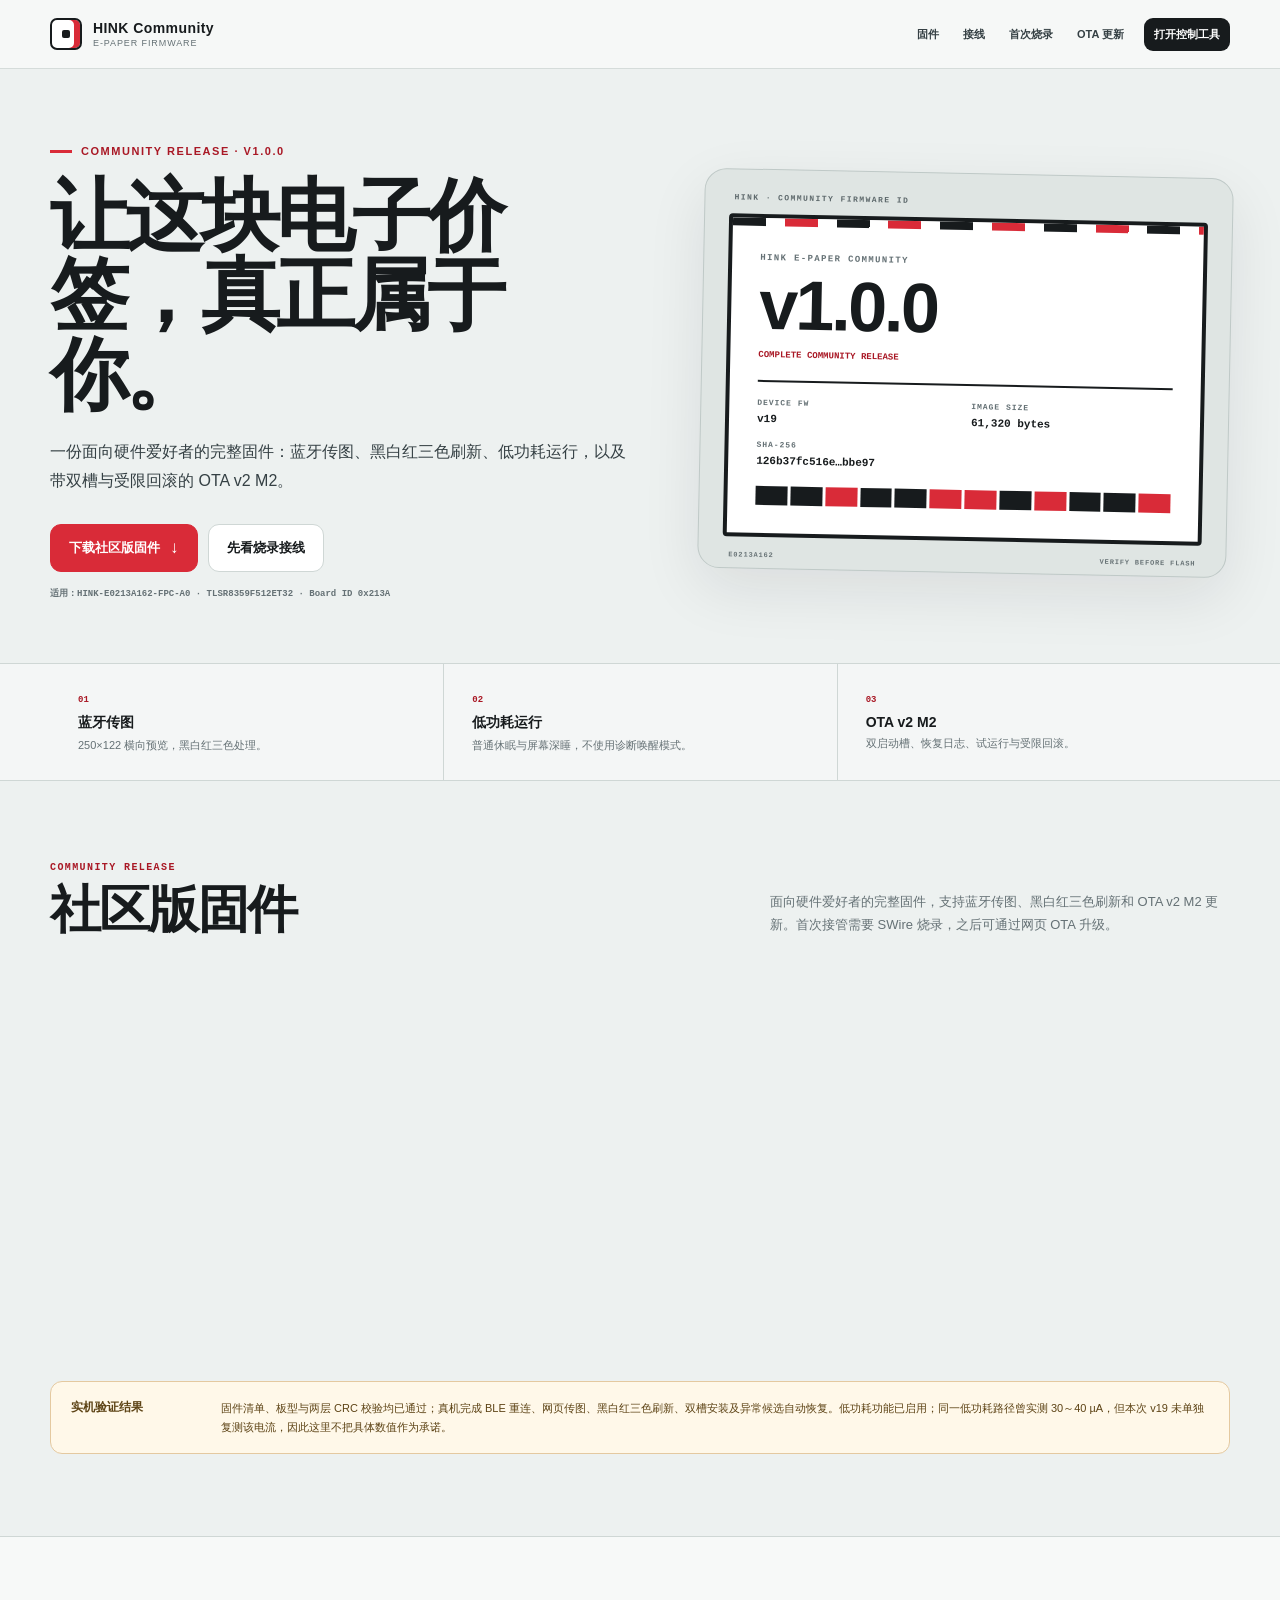
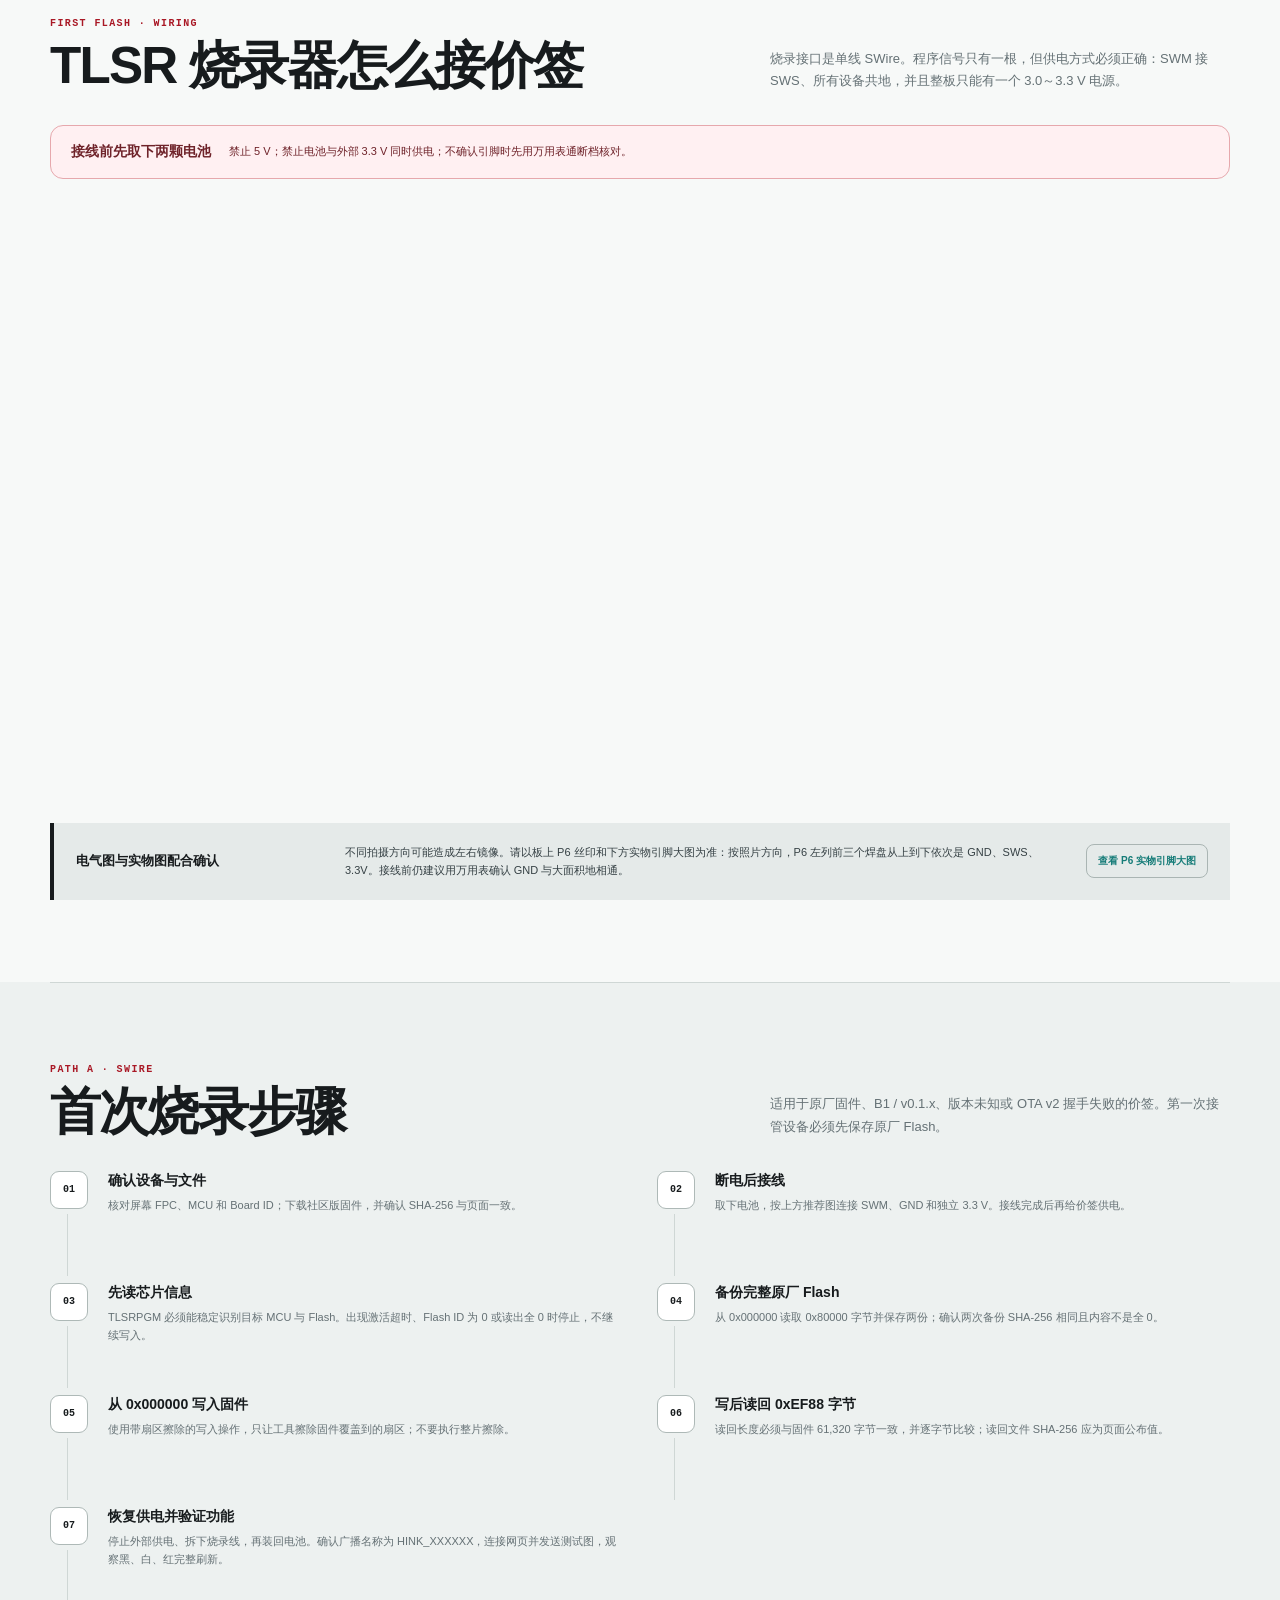
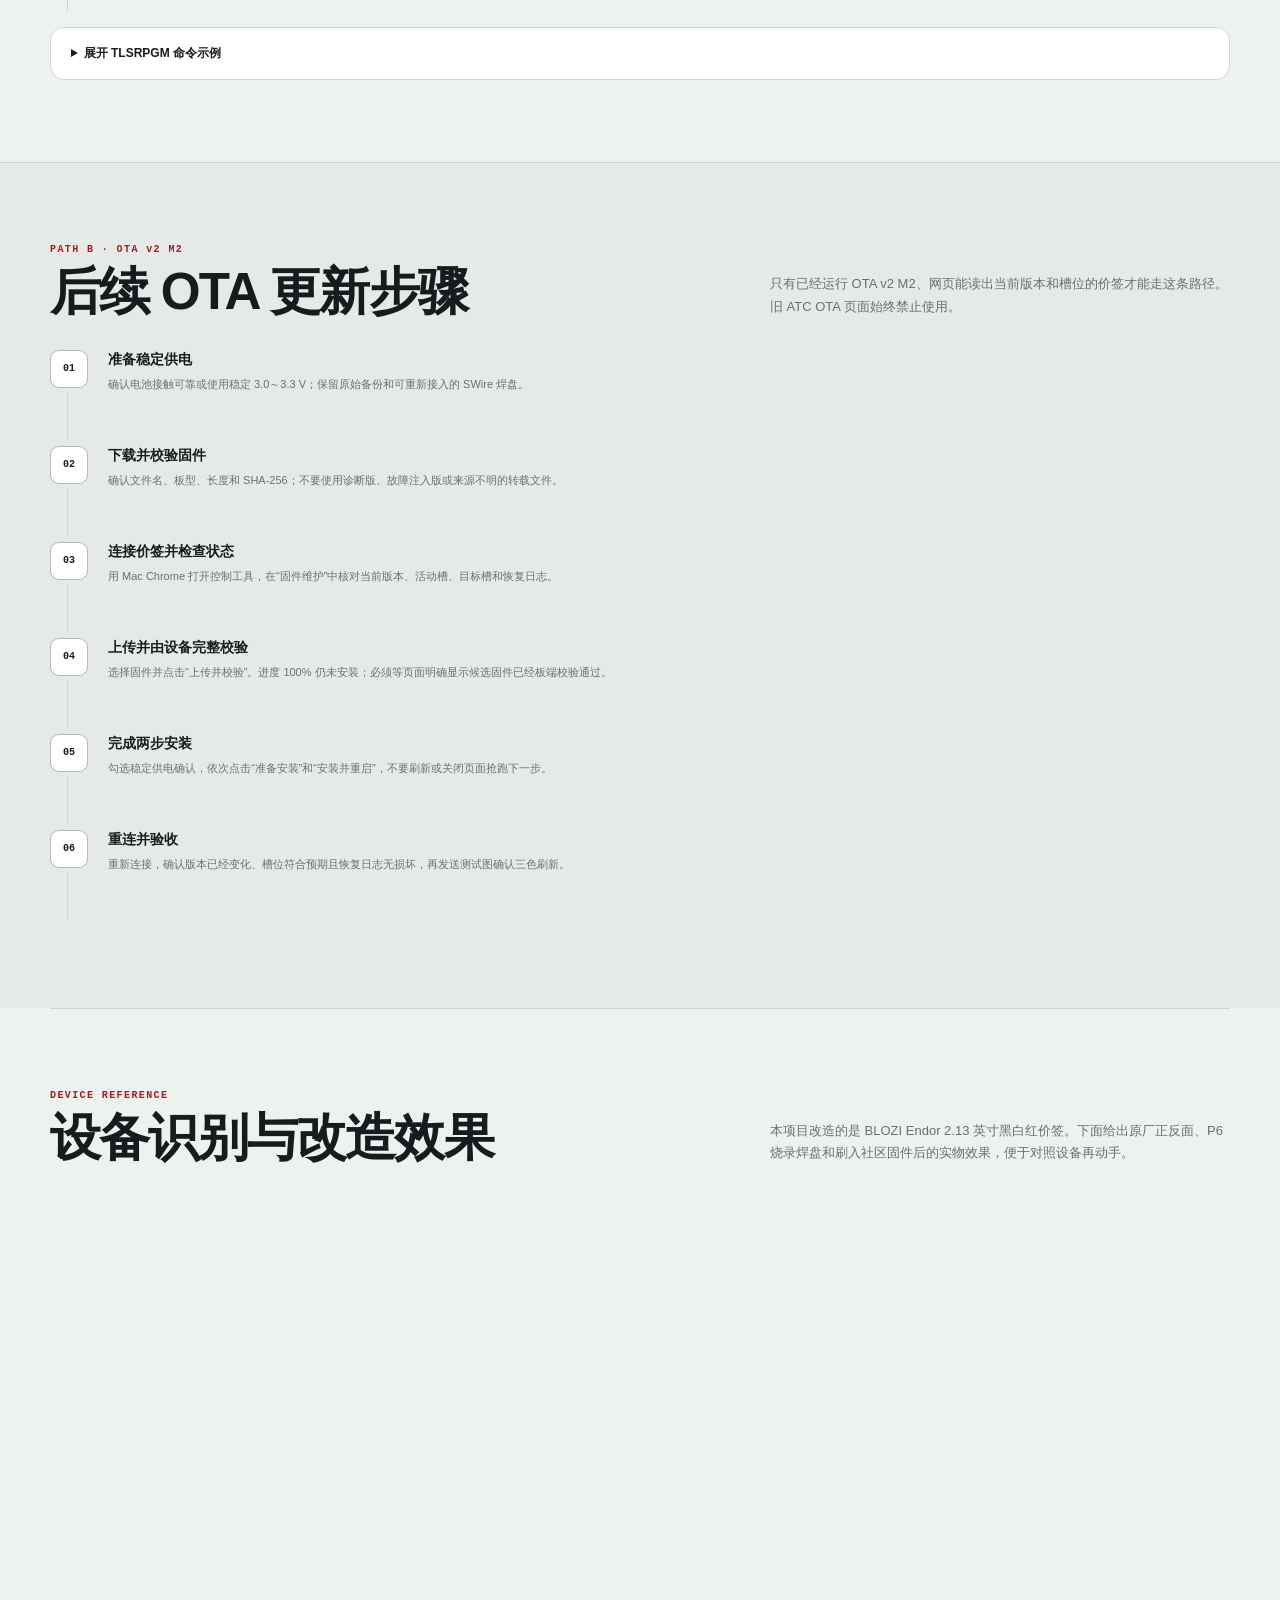
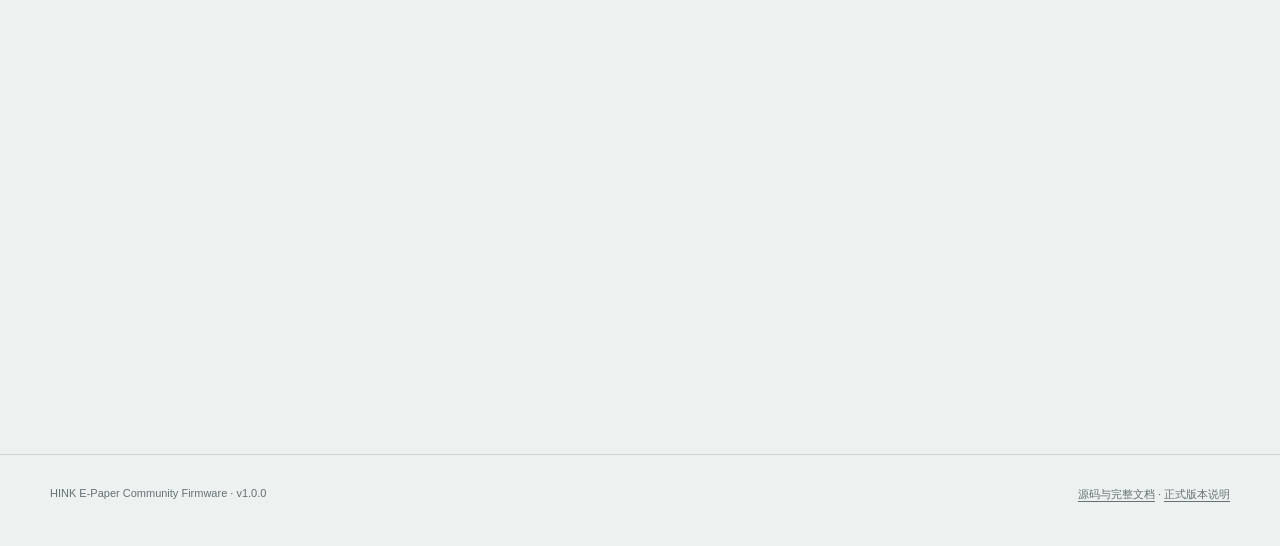
==== site/firmware.html @ 004aac46 "Publish curated firmware sharing page" ====
<!doctype html>
<html lang="zh-CN">
<head>
  <meta charset="utf-8">
  <meta name="viewport" content="width=device-width, initial-scale=1">
  <meta name="description" content="HINK 2.13 英寸黑白红电子价签社区固件：BLE 传图、黑白红三色刷新、低功耗运行、OTA v2 M2 双槽更新，以及 TLSR SWire 首次烧录接线和步骤说明。">
  <meta name="theme-color" content="#d92b38">
  <meta http-equiv="Content-Security-Policy" content="default-src 'self'; style-src 'self'; img-src 'self' data:; base-uri 'self'; form-action 'none'">
  <title>HINK E-Paper Community Firmware</title>
  <link rel="stylesheet" href="firmware.css?v=5">
</head>
<body>
  <header class="topbar">
    <nav class="shell nav" aria-label="主导航">
      <a class="brand" href="index.html"><i class="brand-mark" aria-hidden="true"></i><span><strong>HINK Community</strong><span>E-paper firmware</span></span></a>
      <div class="nav-links">
        <a href="#firmware">固件</a><a href="#wiring">接线</a><a href="#first-flash">首次烧录</a><a href="#ota">OTA 更新</a><a class="studio-link" href="index.html">打开控制工具</a>
      </div>
    </nav>
  </header>

  <main>
    <section class="shell hero">
      <div class="hero-copy-wrap">
        <p class="eyebrow">Community release · v1.0.0</p>
        <h1>让这块电子价签，真正属于你。</h1>
        <p class="hero-copy">一份面向硬件爱好者的完整固件：蓝牙传图、黑白红三色刷新、低功耗运行，以及带双槽与受限回滚的 OTA v2 M2。</p>
        <div class="hero-actions">
          <a class="button primary" href="https://github.com/HapCoderWei/hink-epaper/releases/download/v1.0.0/HINK_E0213A162_Community_v1.0.0.bin">下载社区版固件</a>
          <a class="button" href="#wiring">先看烧录接线</a>
        </div>
        <p class="hero-note">适用：HINK-E0213A162-FPC-A0 · TLSR8359F512ET32 · Board ID 0x213A</p>
      </div>
      <div class="device-card" aria-label="固件身份牌">
        <div class="screen">
          <div class="screen-ruler" aria-hidden="true"></div>
          <p class="screen-kicker">HINK E-PAPER COMMUNITY</p>
          <p class="release-version">v1.0.0</p>
          <p class="release-name">COMPLETE COMMUNITY RELEASE</p>
          <dl class="screen-grid">
            <div><dt>DEVICE FW</dt><dd>v19</dd></div><div><dt>IMAGE SIZE</dt><dd>61,320 bytes</dd></div>
            <div class="wide"><dt>SHA-256</dt><dd>126b37fc516e…bbe97</dd></div>
          </dl>
          <div class="pixel-signature" aria-hidden="true"><i></i><i></i><i></i><i></i><i></i><i></i><i></i><i></i><i></i><i></i><i></i><i></i></div>
        </div>
        <div class="device-foot"><span>E0213A162</span><span>VERIFY BEFORE FLASH</span></div>
      </div>
    </section>

    <section class="capability-band" aria-label="固件主要能力">
      <div class="shell capability-grid">
        <div><span>01</span><strong>蓝牙传图</strong><p>250×122 横向预览，黑白红三色处理。</p></div>
        <div><span>02</span><strong>低功耗运行</strong><p>普通休眠与屏幕深睡，不使用诊断唤醒模式。</p></div>
        <div><span>03</span><strong>OTA v2 M2</strong><p>双启动槽、恢复日志、试运行与受限回滚。</p></div>
      </div>
    </section>

    <section id="firmware" class="shell section">
      <div class="section-head">
        <div><p class="section-label">COMMUNITY RELEASE</p><h2>社区版固件</h2></div>
        <p>面向硬件爱好者的完整固件，支持蓝牙传图、黑白红三色刷新和 OTA v2 M2 更新。首次接管需要 SWire 烧录，之后可通过网页 OTA 升级。</p>
      </div>
      <article class="release-card">
        <div class="release-main">
          <p class="release-badge">推荐版本</p>
          <h3>HINK E-Paper Community <span>v1.0.0</span></h3>
          <p>这是面向爱好者正式发布的完整版本，设备内部版本为 <b>v19</b>，适配 HINK-E0213A162-FPC-A0 价签。首次接管设备使用 SWire 烧录，以后可直接通过网页 OTA 更新。</p>
          <div class="feature-list" aria-label="固件功能"><span>BLE 无线传图</span><span>黑白红三色刷新</span><span>低功耗路径</span><span>OTA v2 M2</span><span>双槽安装</span><span>受限自动回滚</span></div>
          <div class="release-actions">
            <a class="button primary" href="https://github.com/HapCoderWei/hink-epaper/releases/download/v1.0.0/HINK_E0213A162_Community_v1.0.0.bin">下载 .bin</a>
            <a class="text-link" href="https://github.com/HapCoderWei/hink-epaper/releases/tag/v1.0.0">查看版本说明</a>
          </div>
        </div>
        <dl class="release-spec">
          <div><dt>文件名</dt><dd>HINK_E0213A162_Community_v1.0.0.bin</dd></div><div><dt>适配板型</dt><dd>HINK-E0213A162-FPC-A0</dd></div>
          <div><dt>芯片</dt><dd>TLSR8359F512ET32</dd></div><div><dt>设备版本</dt><dd>19</dd></div>
          <div><dt>文件长度</dt><dd>61,320 bytes · 0xEF88</dd></div><div class="sha-row"><dt>SHA-256</dt><dd class="digest">126b37fc516e76f103131e0595a36112ff828ded8f372021adb562d3f30bbe97<button class="copy-btn" type="button" data-copy="126b37fc516e76f103131e0595a36112ff828ded8f372021adb562d3f30bbe97">复制</button></dd></div>
        </dl>
      </article>
      <div class="evidence-note"><strong>实机验证结果</strong><p>固件清单、板型与两层 CRC 校验均已通过；真机完成 BLE 重连、网页传图、黑白红三色刷新、双槽安装及异常候选自动恢复。低功耗功能已启用；同一低功耗路径曾实测 30～40 µA，但本次 v19 未单独复测该电流，因此这里不把具体数值作为承诺。</p></div>
    </section>

    <section id="wiring" class="section wiring-section">
      <div class="shell">
        <div class="section-head">
          <div><p class="section-label">FIRST FLASH · WIRING</p><h2>TLSR 烧录器怎么接价签</h2></div>
          <p>烧录接口是单线 SWire。程序信号只有一根，但供电方式必须正确：SWM 接 SWS、所有设备共地，并且整板只能有一个 3.0～3.3 V 电源。</p>
        </div>
        <div class="critical-warning"><strong>接线前先取下两颗电池</strong><span>禁止 5 V；禁止电池与外部 3.3 V 同时供电；不确认引脚时先用万用表通断档核对。</span></div>

        <div class="wiring-grid">
          <article class="wiring-card recommended">
            <div class="wiring-title"><span>推荐</span><h3>独立稳压 3.3 V 给价签供电</h3><p>适用于烧录器 PWR 输出能力未知或不足的情况。</p></div>
            <div class="diagram-scroll"><svg class="wiring-diagram" viewBox="0 0 760 390" role="img" aria-labelledby="external-power-title external-power-desc">
              <title id="external-power-title">TLSR 烧录器与独立 3.3 V 电源接线图</title>
              <desc id="external-power-desc">烧录器 SWM 接价签 P6-3 SWS，烧录器 GND 和独立电源负极共同接价签 P6-1 GND，独立电源正极接价签 P6-5 VCC，烧录器 PWR 不连接。</desc>
              <rect class="box programmer" x="20" y="40" width="205" height="180" rx="16"></rect><text class="box-title" x="122" y="78" text-anchor="middle">TLSRPGM 烧录器</text>
              <circle class="pin swire" cx="205" cy="122" r="8"></circle><text class="pin-label" x="178" y="127" text-anchor="end">SWM</text>
              <circle class="pin ground" cx="205" cy="170" r="8"></circle><text class="pin-label" x="178" y="175" text-anchor="end">GND</text>
              <circle class="pin unused" cx="205" cy="204" r="8"></circle><text class="pin-label muted" x="178" y="209" text-anchor="end">PWR 不接</text>
              <rect class="box supply" x="20" y="260" width="205" height="105" rx="16"></rect><text class="box-title" x="122" y="292" text-anchor="middle">稳压 3.3 V 电源</text>
              <circle class="pin power" cx="205" cy="320" r="8"></circle><text class="pin-label" x="178" y="325" text-anchor="end">+3.3 V</text>
              <circle class="pin ground" cx="205" cy="348" r="8"></circle><text class="pin-label" x="178" y="353" text-anchor="end">GND</text>
              <rect class="box tag" x="525" y="70" width="215" height="265" rx="20"></rect><text class="box-title" x="632" y="108" text-anchor="middle">HINK 价签 · P6</text>
              <rect class="tag-pin" x="555" y="140" width="154" height="42" rx="8"></rect><text class="tag-label" x="632" y="166" text-anchor="middle">P6-3 · SWS</text>
              <rect class="tag-pin" x="555" y="206" width="154" height="42" rx="8"></rect><text class="tag-label" x="632" y="232" text-anchor="middle">P6-1 · GND</text>
              <rect class="tag-pin" x="555" y="272" width="154" height="42" rx="8"></rect><text class="tag-label" x="632" y="298" text-anchor="middle">P6-5 · VCC</text>
              <path class="wire swire-wire" d="M213 122 C340 122 400 161 555 161"></path><path class="wire ground-wire" d="M213 170 C350 170 400 227 555 227"></path>
              <path class="wire ground-wire" d="M213 348 C350 348 410 227 555 227"></path><path class="wire power-wire" d="M213 320 C360 320 430 293 555 293"></path>
              <text class="wire-note swire-text" x="360" y="115">SWire 信号</text><text class="wire-note ground-text" x="350" y="218">共地</text><text class="wire-note power-text" x="370" y="315">唯一电源</text>
            </svg></div>
            <p class="mobile-pan-hint">横向滑动查看完整接线图 →</p>
            <ul class="wire-summary"><li><b>SWM → P6-3 SWS</b></li><li><b>烧录器 GND → P6-1 GND</b></li><li><b>电源 − → P6-1 GND</b></li><li><b>电源 +3.3 V → P6-5 VCC</b></li><li>烧录器 PWR 悬空，不连接</li></ul>
          </article>

          <article class="wiring-card">
            <div class="wiring-title"><span>可选</span><h3>由烧录器的 3.3 V 输出供电</h3><p>仅在确认输出是 3.0～3.3 V 且足以带动整板时使用。</p></div>
            <div class="simple-diagram" role="img" aria-label="烧录器供电接线：SWM 接 P6-3 SWS，GND 接 P6-1 GND，3.3 V 或 PWR 接 P6-5 VCC">
              <div class="simple-device"><strong>TLSRPGM</strong><span>SWM</span><span>GND</span><span>3V3 / PWR</span></div>
              <div class="simple-wires" aria-hidden="true"><i class="blue"></i><i class="black"></i><i class="red"></i></div>
              <div class="simple-device tag-side"><strong>HINK · P6</strong><span>P6-3 · SWS</span><span>P6-1 · GND</span><span>P6-5 · VCC</span></div>
            </div>
            <ul class="wire-summary"><li><b>SWM → P6-3 SWS</b></li><li><b>GND → P6-1 GND</b></li><li><b>3.3 V / PWR → P6-5 VCC</b></li><li>价签电池必须取下</li><li>若烧录时掉线或复位，改用左侧独立电源方案</li></ul>
          </article>
        </div>
        <div class="orientation-note"><strong>电气图与实物图配合确认</strong><p>不同拍摄方向可能造成左右镜像。请以板上 P6 丝印和下方实物引脚大图为准：按照片方向，P6 左列前三个焊盘从上到下依次是 GND、SWS、3.3V。接线前仍建议用万用表确认 GND 与大面积地相通。</p><a class="photo-jump" href="#pinout-photo">查看 P6 实物引脚大图</a></div>
      </div>
    </section>

    <section id="first-flash" class="shell section">
      <div class="section-head">
        <div><p class="section-label">PATH A · SWIRE</p><h2>首次烧录步骤</h2></div>
        <p>适用于原厂固件、B1 / v0.1.x、版本未知或 OTA v2 握手失败的价签。第一次接管设备必须先保存原厂 Flash。</p>
      </div>
      <ol class="procedure">
        <li><div><strong>确认设备与文件</strong><p>核对屏幕 FPC、MCU 和 Board ID；下载社区版固件，并确认 SHA-256 与页面一致。</p></div></li>
        <li><div><strong>断电后接线</strong><p>取下电池，按上方推荐图连接 SWM、GND 和独立 3.3 V。接线完成后再给价签供电。</p></div></li>
        <li><div><strong>先读芯片信息</strong><p>TLSRPGM 必须能稳定识别目标 MCU 与 Flash。出现激活超时、Flash ID 为 0 或读出全 0 时停止，不继续写入。</p></div></li>
        <li><div><strong>备份完整原厂 Flash</strong><p>从 0x000000 读取 0x80000 字节并保存两份；确认两次备份 SHA-256 相同且内容不是全 0。</p></div></li>
        <li><div><strong>从 0x000000 写入固件</strong><p>使用带扇区擦除的写入操作，只让工具擦除固件覆盖到的扇区；不要执行整片擦除。</p></div></li>
        <li><div><strong>写后读回 0xEF88 字节</strong><p>读回长度必须与固件 61,320 字节一致，并逐字节比较；读回文件 SHA-256 应为页面公布值。</p></div></li>
        <li><div><strong>恢复供电并验证功能</strong><p>停止外部供电、拆下烧录线，再装回电池。确认广播名称为 HINK_XXXXXX，连接网页并发送测试图，观察黑、白、红完整刷新。</p></div></li>
      </ol>
      <details class="command-reference">
        <summary>展开 TLSRPGM 命令示例</summary>
        <div>
          <p>以下参数来自本项目已验证工具链。把串口和脚本路径替换成自己的实际位置；串口每次连接都可能变化。</p>
          <code>python3 TlsrPgm.py -w -p /dev/cu.usbmodemXXXX -b 1500000 -t 50 -a 5000 i</code>
          <code>python3 TlsrPgm.py -w -p /dev/cu.usbmodemXXXX -b 1500000 -t 50 -a 5000 rf 0x000000 0x80000 HINK_original_backup.bin</code>
          <code>python3 TlsrPgm.py -w -p /dev/cu.usbmodemXXXX -b 1500000 -t 50 -a 5000 we 0x000000 HINK_E0213A162_Community_v1.0.0.bin</code>
          <code>python3 TlsrPgm.py -w -p /dev/cu.usbmodemXXXX -b 1500000 -t 50 -a 5000 -g rf 0x000000 0xEF88 HINK_v1.0.0_readback.bin</code>
          <code>shasum -a 256 HINK_E0213A162_Community_v1.0.0.bin HINK_v1.0.0_readback.bin</code>
          <p class="command-warning">不要加入 <span class="mono">-c / CPU Stall</span>；本项目实测它会导致 TLSR8359 Flash 识别与读取异常。</p>
        </div>
      </details>
    </section>

    <section id="ota" class="section ota-section">
      <div class="shell">
        <div class="section-head">
          <div><p class="section-label">PATH B · OTA v2 M2</p><h2>后续 OTA 更新步骤</h2></div>
          <p>只有已经运行 OTA v2 M2、网页能读出当前版本和槽位的价签才能走这条路径。旧 ATC OTA 页面始终禁止使用。</p>
        </div>
        <div class="ota-layout">
          <ol class="procedure compact">
            <li><div><strong>准备稳定供电</strong><p>确认电池接触可靠或使用稳定 3.0～3.3 V；保留原始备份和可重新接入的 SWire 焊盘。</p></div></li>
            <li><div><strong>下载并校验固件</strong><p>确认文件名、板型、长度和 SHA-256；不要使用诊断版、故障注入版或来源不明的转载文件。</p></div></li>
            <li><div><strong>连接价签并检查状态</strong><p>用 Mac Chrome 打开控制工具，在“固件维护”中核对当前版本、活动槽、目标槽和恢复日志。</p></div></li>
            <li><div><strong>上传并由设备完整校验</strong><p>选择固件并点击“上传并校验”。进度 100% 仍未安装；必须等页面明确显示候选固件已经板端校验通过。</p></div></li>
            <li><div><strong>完成两步安装</strong><p>勾选稳定供电确认，依次点击“准备安装”和“安装并重启”，不要刷新或关闭页面抢跑下一步。</p></div></li>
            <li><div><strong>重连并验收</strong><p>重新连接，确认版本已经变化、槽位符合预期且恢复日志无损坏，再发送测试图确认三色刷新。</p></div></li>
          </ol>
          <aside class="ota-panel">
            <p class="panel-label">OTA SAFETY GATE</p><h3>满足这四项，才开始更新</h3>
            <ul><li>网页识别为 OTA v2 M2</li><li>稳定 3.0～3.3 V 供电</li><li>固件 SHA-256 已核对</li><li>SWire 焊盘和备份仍可用</li></ul>
            <a class="button primary" href="index.html#ota-tools">打开传图与 OTA 工具</a>
            <p>当前没有固件签名或身份认证，只在可信的近距离 BLE 环境使用。候选固件若损坏到无法执行早期恢复代码，仍可能需要 SWire。</p>
          </aside>
        </div>
      </div>
    </section>

    <section id="gallery" class="shell section gallery-section">
      <div class="section-head">
        <div><p class="section-label">DEVICE REFERENCE</p><h2>设备识别与改造效果</h2></div>
        <p>本项目改造的是 BLOZI Endor 2.13 英寸黑白红价签。下面给出原厂正反面、P6 烧录焊盘和刷入社区固件后的实物效果，便于对照设备再动手。</p>
      </div>
      <div class="gallery-grid">
        <figure id="pinout-photo" class="photo-card pinout-photo">
          <div class="photo-media"><img src="assets/firmware/p6-pinout.jpg" width="1086" height="1800" loading="lazy" alt="HINK 价签 PCB P6 烧录焊盘近照，已标出 GND、SWS 和 3.3V" data-zoom></div>
          <figcaption><span>实物引脚</span><strong>P6 烧录焊盘</strong><p>按照片方向，P6 左列前三个焊盘从上到下分别为 GND、SWS、3.3V；中央芯片丝印为 TLSR8359。</p></figcaption>
        </figure>
        <figure class="photo-card">
          <div class="photo-media"><img src="assets/firmware/original-front.jpg" width="942" height="900" loading="lazy" alt="改造前的 BLOZI Endor 电子价签正面" data-zoom></div>
          <figcaption><span>改造前 · 正面</span><strong>2.13 英寸黑白红屏</strong><p>屏幕左侧带竖向条码区，外壳右上角有状态窗口。</p></figcaption>
        </figure>
        <figure class="photo-card">
          <div class="photo-media"><img src="assets/firmware/original-back.jpg" width="997" height="900" loading="lazy" alt="改造前的 BLOZI Endor 电子价签背面铭牌" data-zoom></div>
          <figcaption><span>改造前 · 背面</span><strong>BLOZI · Endor</strong><p>背面铭牌可见 BLOZI 品牌与 Endor 型号，可用于核对外壳。</p></figcaption>
        </figure>
        <figure class="photo-card result-photo">
          <div class="photo-media"><img src="assets/firmware/community-result.jpg" width="1600" height="1154" loading="lazy" alt="刷入 HINK 社区固件并通过蓝牙传入黑白红图片后的价签" data-zoom></div>
          <figcaption><span>改造完成</span><strong>网页蓝牙传图实物效果</strong><p>刷入社区固件后，通过网页发送图片，价签完成黑、白、红三色刷新。</p></figcaption>
        </figure>
      </div>
    </section>
  </main>

  <footer class="footer"><div class="shell footer-inner"><span>HINK E-Paper Community Firmware · v1.0.0</span><span><a href="https://github.com/HapCoderWei/hink-epaper">源码与完整文档</a> · <a href="https://github.com/HapCoderWei/hink-epaper/releases/tag/v1.0.0">正式版本说明</a></span></div></footer>
  <script src="firmware.js?v=1" defer></script>
</body>
</html>
---- site/firmware.css ----
:root {
  --ink: #171b1d;
  --ink-soft: #354044;
  --paper: #fff;
  --canvas: #edf1f0;
  --fog: #f7f9f8;
  --line: #cfd7d5;
  --muted: #657175;
  --red: #d92b38;
  --red-dark: #a91825;
  --blue: #1970b7;
  --teal: #167c78;
  --shadow: 0 20px 60px rgba(23, 27, 29, .09);
  color-scheme: light;
  font-family: "Avenir Next", "PingFang SC", "Microsoft YaHei", sans-serif;
}
* { box-sizing: border-box; }
html { scroll-behavior: smooth; }
body { margin: 0; color: var(--ink); background: var(--canvas); }
a { color: inherit; }
:focus-visible { outline: 3px solid rgba(22, 124, 120, .35); outline-offset: 3px; }
.mono { font-family: "SFMono-Regular", Consolas, monospace; }
.shell { width: min(1180px, calc(100% - 40px)); margin: 0 auto; }
.topbar { position: sticky; z-index: 10; top: 0; border-bottom: 1px solid rgba(207, 215, 213, .85); background: rgba(247, 249, 248, .92); backdrop-filter: blur(16px); }
.nav { display: flex; min-height: 68px; align-items: center; justify-content: space-between; gap: 18px; }
.brand { display: flex; align-items: center; gap: 11px; text-decoration: none; }
.brand-mark { display: grid; width: 32px; height: 32px; place-items: center; border: 2px solid var(--ink); border-radius: 7px; background: var(--paper); box-shadow: inset -6px 0 0 var(--red); }
.brand-mark::after { width: 8px; height: 8px; border-radius: 2px; background: var(--ink); content: ""; }
.brand strong, .brand span { display: block; }
.brand strong { font-size: 14px; letter-spacing: .03em; }
.brand span span { margin-top: 2px; color: var(--muted); font-size: 9px; letter-spacing: .1em; text-transform: uppercase; }
.nav-links { display: flex; align-items: center; gap: 4px; }
.nav-links a { padding: 9px 10px; border-radius: 9px; color: var(--ink-soft); font-size: 11px; font-weight: 700; text-decoration: none; }
.nav-links a:hover { background: var(--paper); }
.nav-links .studio-link { margin-left: 6px; color: var(--paper); background: var(--ink); }

.hero { display: grid; min-width: 0; grid-template-columns: minmax(0, 1.05fr) minmax(370px, .95fr); gap: 66px; align-items: center; padding: 76px 0 62px; }
.hero > * { min-width: 0; }
.eyebrow { display: flex; align-items: center; gap: 9px; margin: 0 0 19px; color: var(--red-dark); font-size: 11px; font-weight: 800; letter-spacing: .14em; text-transform: uppercase; }
.eyebrow::before { width: 22px; height: 3px; background: var(--red); content: ""; }
h1 { max-width: 690px; margin: 0; font-family: "Avenir Next Condensed", "PingFang SC", sans-serif; font-size: clamp(48px, 6.2vw, 80px); font-weight: 800; letter-spacing: -.045em; line-height: 1; }
.hero-copy { max-width: 620px; margin: 24px 0 0; color: var(--ink-soft); font-size: 16px; line-height: 1.8; }
.hero-actions, .release-actions { display: flex; flex-wrap: wrap; gap: 10px; margin-top: 28px; }
.button { display: inline-flex; min-height: 48px; align-items: center; justify-content: center; gap: 10px; padding: 0 18px; border: 1px solid var(--line); border-radius: 11px; background: var(--paper); font-size: 13px; font-weight: 800; text-decoration: none; transition: transform .16s ease, box-shadow .16s ease; }
.button:hover { transform: translateY(-1px); box-shadow: 0 10px 24px rgba(23, 27, 29, .11); }
.button.primary { color: var(--paper); border-color: var(--red); background: var(--red); }
.button.primary::after { content: "↓"; font-size: 17px; }
.hero-note { margin: 15px 0 0; color: var(--muted); font: 700 9px/1.6 "SFMono-Regular", monospace; }

.device-card { position: relative; min-width: 0; overflow: hidden; padding: 24px 24px 31px; border: 1px solid #bfc9c7; border-radius: 22px; background: #dfe5e3; box-shadow: var(--shadow); transform: rotate(1.15deg); }
.device-card::before { display: block; margin: 0 0 12px 5px; color: #5d686b; font: 700 8px/1 "SFMono-Regular", monospace; letter-spacing: .18em; content: "HINK · COMMUNITY FIRMWARE ID"; }
.screen { position: relative; min-width: 0; min-height: 270px; overflow: hidden; padding: 28px; border: 4px solid var(--ink); border-radius: 4px; background: var(--paper); }
.screen-ruler { position: absolute; inset: 0 0 auto; height: 8px; background: repeating-linear-gradient(90deg, var(--ink) 0 7%, var(--paper) 7% 11%, var(--red) 11% 18%, var(--paper) 18% 22%); }
.screen-kicker { margin: 8px 0; color: var(--muted); font: 800 9px/1 "SFMono-Regular", monospace; letter-spacing: .15em; }
.release-version { margin: 0; font-family: "Avenir Next Condensed", "Arial Narrow", sans-serif; font-size: clamp(48px, 5.5vw, 70px); font-weight: 900; letter-spacing: -.04em; line-height: .98; }
.release-name { margin: 9px 0 19px; color: var(--red-dark); font: 800 9px/1.4 "SFMono-Regular", monospace; }
.screen-grid { display: grid; grid-template-columns: 1fr 1fr; gap: 13px; margin: 0; padding-top: 17px; border-top: 2px solid var(--ink); }
.screen-grid div { min-width: 0; }
.screen-grid .wide { grid-column: 1 / -1; }
.screen-grid dt { color: var(--muted); font: 700 8px/1 "SFMono-Regular", monospace; letter-spacing: .12em; }
.screen-grid dd { margin: 5px 0 0; overflow: hidden; font: 700 11px/1.4 "SFMono-Regular", monospace; text-overflow: ellipsis; white-space: nowrap; }
.pixel-signature { display: grid; grid-template-columns: repeat(12, 1fr); gap: 3px; margin-top: 17px; }
.pixel-signature i { aspect-ratio: 1.7; background: var(--ink); }
.pixel-signature i:nth-child(3n), .pixel-signature i:nth-child(7n) { background: var(--red); }
.device-foot { position: absolute; right: 30px; bottom: 9px; left: 30px; display: flex; justify-content: space-between; color: #697477; font: 700 7px/1 "SFMono-Regular", monospace; letter-spacing: .12em; }

.capability-band { border-top: 1px solid var(--line); border-bottom: 1px solid var(--line); background: rgba(247, 249, 248, .72); }
.capability-grid { display: grid; grid-template-columns: repeat(3, 1fr); }
.capability-grid > div { min-height: 116px; padding: 24px 28px; border-left: 1px solid var(--line); }
.capability-grid > div:first-child { border-left: 0; }
.capability-grid span { color: var(--red-dark); font: 800 9px/1 "SFMono-Regular", monospace; }
.capability-grid strong { display: block; margin-top: 8px; font-size: 14px; }
.capability-grid p { margin: 5px 0 0; color: var(--muted); font-size: 11px; line-height: 1.55; }

.section { padding: 82px 0; }
.section + .section { border-top: 1px solid var(--line); }
.section[id] { scroll-margin-top: 80px; }
.nav-links a.active { color: var(--red-dark); background: var(--paper); box-shadow: inset 0 -2px 0 var(--red); }
.clipboard-proxy { position: absolute; top: 0; left: -9999px; }
.section-head { display: grid; grid-template-columns: 1fr minmax(280px, 460px); gap: 40px; align-items: end; margin-bottom: 32px; }
.section-label, .panel-label { margin: 0 0 10px; color: var(--red-dark); font: 800 10px/1 "SFMono-Regular", monospace; letter-spacing: .14em; }
h2 { margin: 0; font-family: "Avenir Next Condensed", "PingFang SC", sans-serif; font-size: clamp(34px, 4vw, 54px); letter-spacing: -.035em; line-height: 1.05; }
.section-head > p { margin: 0; color: var(--muted); font-size: 13px; line-height: 1.75; }

.release-card { display: grid; grid-template-columns: 1.05fr .95fr; overflow: hidden; border: 1px solid var(--line); border-radius: 19px; background: var(--paper); box-shadow: 0 14px 44px rgba(23, 27, 29, .05); }
.release-main { padding: 32px; }
.release-badge { display: inline-block; margin: 0 0 18px; padding: 6px 9px; border-radius: 6px; color: var(--paper); background: var(--red); font: 800 9px/1 "SFMono-Regular", monospace; }
.release-main h3 { margin: 0; font-family: "Avenir Next Condensed", sans-serif; font-size: 31px; line-height: 1.1; }
.release-main h3 span { color: var(--red); }
.release-main > p:not(.release-badge) { margin: 14px 0 0; color: var(--ink-soft); font-size: 13px; line-height: 1.75; }
.feature-list { display: flex; flex-wrap: wrap; gap: 7px; margin-top: 20px; }
.feature-list span { padding: 7px 9px; border: 1px solid var(--line); border-radius: 7px; background: var(--fog); color: var(--ink-soft); font-size: 10px; font-weight: 700; }
.text-link { align-self: center; color: var(--teal); font-size: 11px; font-weight: 800; text-underline-offset: 3px; }
.release-spec { margin: 0; padding: 28px 30px; background: var(--ink); color: var(--paper); }
.release-spec div { padding: 12px 0; border-bottom: 1px solid #353f42; }
.release-spec div:last-child { border-bottom: 0; }
.release-spec dt { color: #aeb8ba; font: 700 8px/1 "SFMono-Regular", monospace; letter-spacing: .12em; }
.release-spec dd { margin: 6px 0 0; font: 700 11px/1.55 "SFMono-Regular", monospace; overflow-wrap: anywhere; }
.release-spec .digest { color: #ff98a0; }
.evidence-note { display: grid; grid-template-columns: 130px 1fr; gap: 20px; margin-top: 15px; padding: 17px 20px; border: 1px solid #e4c9a0; border-radius: 12px; background: #fff8e9; color: #5d4315; }
.evidence-note strong { font-size: 12px; }
.evidence-note p { margin: 0; font-size: 11px; line-height: 1.7; }

.wiring-section { background: #f7f9f8; }
.critical-warning { display: flex; align-items: center; gap: 18px; margin-bottom: 18px; padding: 17px 20px; border: 1px solid #e6a8ad; border-radius: 13px; color: #6f232a; background: #fff0f2; }
.critical-warning strong { flex: 0 0 auto; font-size: 14px; }
.critical-warning span { font-size: 11px; line-height: 1.6; }
.wiring-grid { display: grid; grid-template-columns: 1.25fr .75fr; gap: 18px; }
.wiring-card { overflow: hidden; border: 1px solid var(--line); border-radius: 17px; background: var(--paper); }
.wiring-title { padding: 23px 25px 18px; }
.wiring-title span { display: inline-block; margin-bottom: 9px; padding: 5px 8px; border-radius: 5px; color: var(--ink); background: #e6ebea; font: 800 8px/1 "SFMono-Regular", monospace; }
.recommended .wiring-title span { color: var(--paper); background: var(--teal); }
.wiring-title h3 { margin: 0; font-size: 19px; }
.wiring-title p { margin: 7px 0 0; color: var(--muted); font-size: 11px; line-height: 1.6; }
.diagram-scroll { overflow-x: auto; border-top: 1px solid var(--line); border-bottom: 1px solid var(--line); background: #eef2f1; }
.wiring-diagram { display: block; width: 100%; height: auto; background: #eef2f1; }
.mobile-pan-hint { display: none; }
.wiring-diagram .box { fill: #fff; stroke: #899593; stroke-width: 2; }
.wiring-diagram .programmer { fill: #22292c; stroke: #22292c; }
.wiring-diagram .programmer + .box-title { fill: #fff; }
.wiring-diagram .supply { fill: #fff8e9; }
.wiring-diagram .tag { fill: #dfe5e3; stroke: #697674; }
.wiring-diagram .box-title, .wiring-diagram .pin-label, .wiring-diagram .tag-label, .wiring-diagram .wire-note { font-family: "PingFang SC", sans-serif; font-weight: 700; }
.wiring-diagram .box-title { fill: var(--ink); font-size: 15px; }
.wiring-diagram .pin-label { fill: #fff; font-size: 12px; }
.wiring-diagram .supply ~ .pin-label { fill: var(--ink); }
.wiring-diagram .pin-label.muted { fill: #899593; }
.wiring-diagram .pin.swire { fill: var(--blue); }.wiring-diagram .pin.ground { fill: var(--ink); }.wiring-diagram .pin.power { fill: var(--red); }.wiring-diagram .pin.unused { fill: #899593; }
.wiring-diagram .tag-pin { fill: #fff; stroke: #aab5b3; }.wiring-diagram .tag-label { fill: var(--ink); font-size: 12px; }
.wiring-diagram .wire { fill: none; stroke-width: 5; }.wiring-diagram .swire-wire { stroke: var(--blue); }.wiring-diagram .ground-wire { stroke: var(--ink); }.wiring-diagram .power-wire { stroke: var(--red); }
.wiring-diagram .wire-note { font-size: 10px; }.wiring-diagram .swire-text { fill: var(--blue); }.wiring-diagram .ground-text { fill: var(--ink); }.wiring-diagram .power-text { fill: var(--red); }
.wire-summary { display: grid; grid-template-columns: 1fr 1fr; gap: 8px 18px; margin: 0; padding: 19px 25px 24px; list-style: none; }
.wire-summary li { position: relative; padding-left: 13px; color: var(--ink-soft); font-size: 11px; line-height: 1.55; }
.wire-summary li::before { position: absolute; top: .58em; left: 0; width: 5px; height: 5px; border-radius: 50%; background: var(--red); content: ""; }
.simple-diagram { display: grid; grid-template-columns: 1fr 55px 1fr; gap: 8px; align-items: stretch; margin: 0 22px; padding: 28px 0; border-top: 1px solid var(--line); border-bottom: 1px solid var(--line); }
.simple-device { display: grid; grid-template-rows: 34px repeat(3, 39px); overflow: hidden; border: 1px solid #7f8c8a; border-radius: 10px; background: var(--ink); color: var(--paper); }
.simple-device strong, .simple-device span { display: flex; align-items: center; padding: 0 10px; }
.simple-device strong { font-size: 10px; background: #30383b; }.simple-device span { border-top: 1px solid #3b4649; font: 700 9px/1 "SFMono-Regular", monospace; }
.simple-device.tag-side { color: var(--ink); background: #dfe5e3; }.simple-device.tag-side strong { background: #cbd4d2; }.simple-device.tag-side span { border-color: #bdc7c5; }
.simple-wires { display: grid; grid-template-rows: 34px repeat(3, 39px); align-items: center; }
.simple-wires i { grid-column: 1; height: 4px; }.simple-wires .blue { grid-row: 2; background: var(--blue); }.simple-wires .black { grid-row: 3; background: var(--ink); }.simple-wires .red { grid-row: 4; background: var(--red); }
.orientation-note { display: grid; grid-template-columns: 245px 1fr auto; gap: 24px; align-items: center; margin-top: 18px; padding: 20px 22px; border-left: 4px solid var(--ink); background: #e5eae9; }
.orientation-note strong { font-size: 13px; }.orientation-note p { margin: 0; color: var(--ink-soft); font-size: 11px; line-height: 1.7; }
.photo-jump { padding: 9px 11px; border: 1px solid #aab5b3; border-radius: 8px; color: var(--teal); font-size: 10px; font-weight: 800; text-decoration: none; white-space: nowrap; }

.procedure { display: grid; grid-template-columns: 1fr 1fr; gap: 0 34px; margin: 0; padding: 0; list-style: none; counter-reset: procedure; }
.procedure li { position: relative; min-height: 112px; padding: 0 0 28px 58px; counter-increment: procedure; }
.procedure li::before { position: absolute; top: 0; left: 0; display: grid; width: 36px; height: 36px; place-items: center; border: 1px solid #aeb9b7; border-radius: 9px; background: var(--paper); font: 800 10px/1 "SFMono-Regular", monospace; content: counter(procedure, decimal-leading-zero); }
.procedure li::after { position: absolute; top: 43px; bottom: 7px; left: 17px; width: 1px; background: var(--line); content: ""; }
.procedure strong { font-size: 14px; }.procedure p { margin: 6px 0 0; color: var(--muted); font-size: 11px; line-height: 1.7; }
.command-reference { overflow: hidden; margin-top: 8px; border: 1px solid var(--line); border-radius: 14px; background: var(--paper); }
.command-reference summary { padding: 17px 20px; cursor: pointer; font-size: 12px; font-weight: 800; }
.command-reference > div { padding: 0 20px 20px; border-top: 1px solid var(--line); }
.command-reference p { color: var(--muted); font-size: 11px; line-height: 1.65; }
.command-reference code { display: block; margin-top: 8px; overflow-x: auto; padding: 12px 13px; border-radius: 8px; color: #e9efed; background: var(--ink); font: 10px/1.55 "SFMono-Regular", monospace; white-space: nowrap; }
.command-reference .command-warning { padding: 11px 13px; color: #702830; border-left: 3px solid var(--red); background: #fff0f2; }

.ota-section { background: #e5eae9; }
.ota-layout { display: grid; grid-template-columns: 1.15fr .85fr; gap: 34px; align-items: start; }
.procedure.compact { grid-template-columns: 1fr; }
.procedure.compact li { min-height: 96px; }
.ota-panel { align-self: start; position: sticky; top: 90px; padding: 27px; border-radius: 17px; color: var(--paper); background: var(--ink); box-shadow: var(--shadow); }
.ota-panel .panel-label { color: #ff7f89; }.ota-panel h3 { margin: 0; font-size: 24px; }.ota-panel ul { margin: 19px 0; padding-left: 19px; color: #d5dcda; font-size: 12px; line-height: 1.9; }
.ota-panel .button { width: 100%; }.ota-panel > p:last-child { margin: 18px 0 0; color: #aeb8ba; font-size: 10px; line-height: 1.7; }

.gallery-grid { display: grid; grid-template-columns: 1fr 1fr; gap: 16px; max-width: 760px; }
.photo-card { margin: 0; overflow: hidden; border: 1px solid var(--line); border-radius: 15px; background: var(--paper); box-shadow: 0 12px 34px rgba(23, 27, 29, .05); }
.photo-media { overflow: hidden; background: #dfe5e3; }
.photo-media img { display: block; width: 100%; height: 100%; object-fit: cover; }
.photo-media img[data-zoom] { cursor: zoom-in; }
.lightbox { position: fixed; z-index: 100; inset: 0; display: flex; align-items: center; justify-content: center; padding: 32px; background: rgba(23, 27, 29, .88); backdrop-filter: blur(6px); cursor: zoom-out; opacity: 0; transition: opacity .25s ease; }
.lightbox.open { opacity: 1; }
.lightbox img { max-width: 100%; max-height: 100%; object-fit: contain; border-radius: 8px; box-shadow: 0 24px 80px rgba(0, 0, 0, .4); }
.pinout-photo { scroll-margin-top: 84px; }
.photo-card .photo-media { aspect-ratio: 4 / 3; }
.photo-card figcaption { padding: 14px 16px 16px; }
.photo-card figcaption span, .photo-card figcaption strong { display: block; }
.photo-card figcaption span { color: var(--red-dark); font: 800 9px/1 "SFMono-Regular", monospace; letter-spacing: .12em; text-transform: uppercase; }
.photo-card figcaption strong { margin-top: 8px; font-size: 16px; }
.photo-card figcaption p { margin: 7px 0 0; color: var(--muted); font-size: 10px; line-height: 1.65; }
.footer { padding: 32px 0 44px; border-top: 1px solid var(--line); color: var(--muted); font-size: 11px; }
.footer-inner { display: flex; justify-content: space-between; gap: 25px; }.footer a { text-underline-offset: 3px; }

/* Reveal-on-scroll (progressive enhancement; elements are visible without JS) */
.reveal-pending { opacity: 0; transform: translateY(16px); transition: opacity .55s ease, transform .55s ease; }
.reveal-pending.revealed { opacity: 1; transform: none; }

/* Copy button inside the dark release spec */
.copy-btn { margin-left: 10px; padding: 5px 9px; border: 1px solid #4a5558; border-radius: 6px; color: #d5dcda; background: #22292c; font: 700 9px/1 "SFMono-Regular", monospace; cursor: pointer; }
.copy-btn:hover { border-color: #ff98a0; color: #ff98a0; }
.copy-btn.copied { border-color: #7fc8c4; color: #7fc8c4; }

@media (max-width: 940px) {
  .nav-links a:not(.studio-link) { display: none; }
  .hero { grid-template-columns: 1fr; gap: 44px; padding-top: 54px; }
  .device-card { width: min(100%, 620px); max-width: 100%; transform: none; }
  .section-head { grid-template-columns: 1fr; gap: 14px; }
  .release-card, .wiring-grid, .ota-layout { grid-template-columns: 1fr; }
  .ota-panel { position: static; }
}
@media (max-width: 660px) {
  .shell { width: min(100% - 24px, 560px); }
  .nav { min-height: 60px; }.brand > span { display: none; }.nav-links .studio-link { margin-left: 0; }
  .hero { padding: 40px 0 44px; }.hero-copy { font-size: 14px; } h1 { font-size: 45px; }
  .device-card { padding: 15px 15px 26px; border-radius: 16px; }.screen { min-height: 255px; padding: 22px; }.device-foot { right: 20px; left: 20px; }
  .capability-grid { grid-template-columns: 1fr; }.capability-grid > div { min-height: 0; padding: 18px 12px; border-top: 1px solid var(--line); border-left: 0; }.capability-grid > div:first-child { border-top: 0; }
  .section { padding: 56px 0; }.release-main, .release-spec { padding: 24px 20px; }.release-main h3 { font-size: 27px; }
  .evidence-note, .critical-warning, .orientation-note { grid-template-columns: 1fr; display: grid; gap: 8px; }.critical-warning strong { flex: auto; }
  .wiring-title { padding: 20px 18px 15px; }.wire-summary { grid-template-columns: 1fr; padding: 17px 18px 21px; }
  .wiring-diagram { width: 660px; max-width: none; }.mobile-pan-hint { display: block; margin: 0; padding: 8px 18px; color: var(--blue); background: #eef2f1; font-size: 9px; font-weight: 800; text-align: right; }.simple-diagram { margin: 0 15px; }
  .simple-device strong, .simple-device span { padding: 0 6px; }.simple-device span { font-size: 7px; }
  .procedure { grid-template-columns: 1fr; }.procedure li { min-height: 96px; }.command-reference > div { padding-right: 14px; padding-left: 14px; }
  .gallery-grid { grid-template-columns: 1fr; }.footer-inner { display: block; line-height: 1.7; }.footer-inner span { display: block; }
}
@media (prefers-reduced-motion: reduce) { html { scroll-behavior: auto; } *, *::before, *::after { transition-duration: .01ms !important; } }
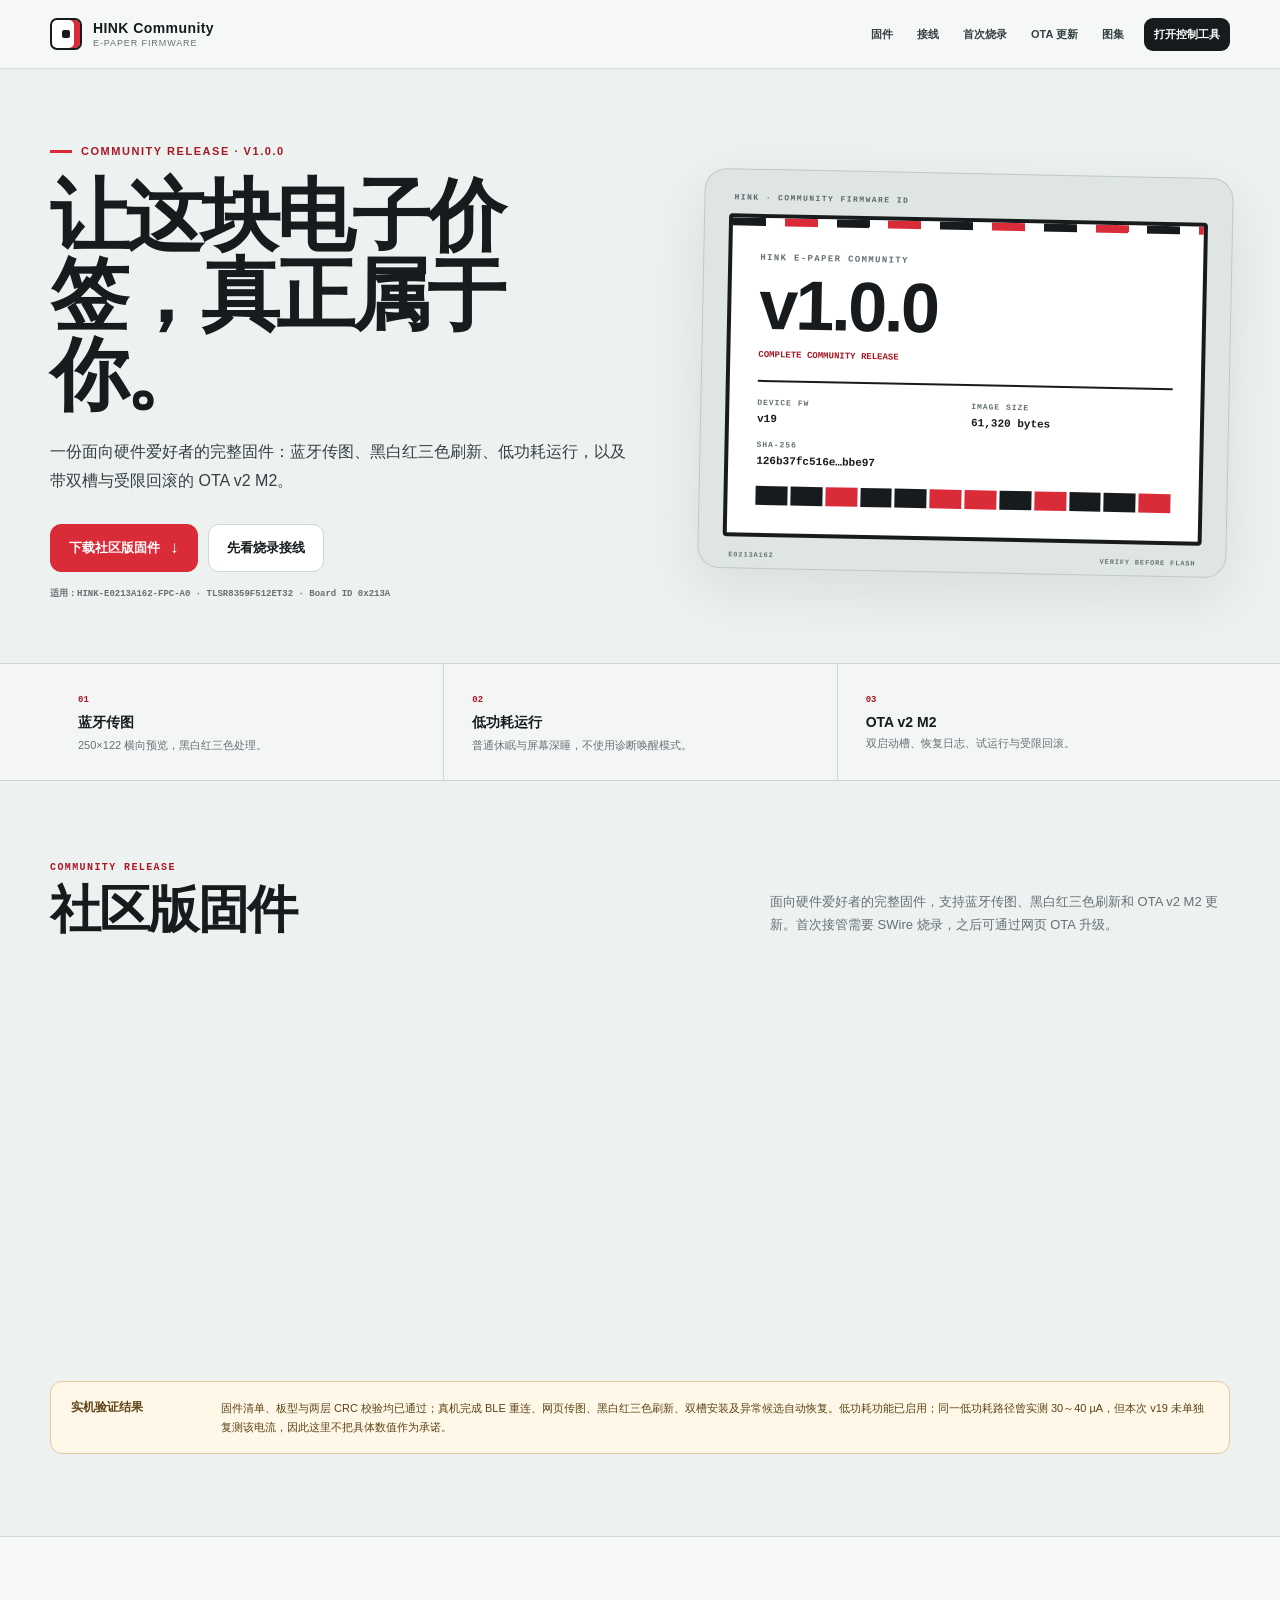
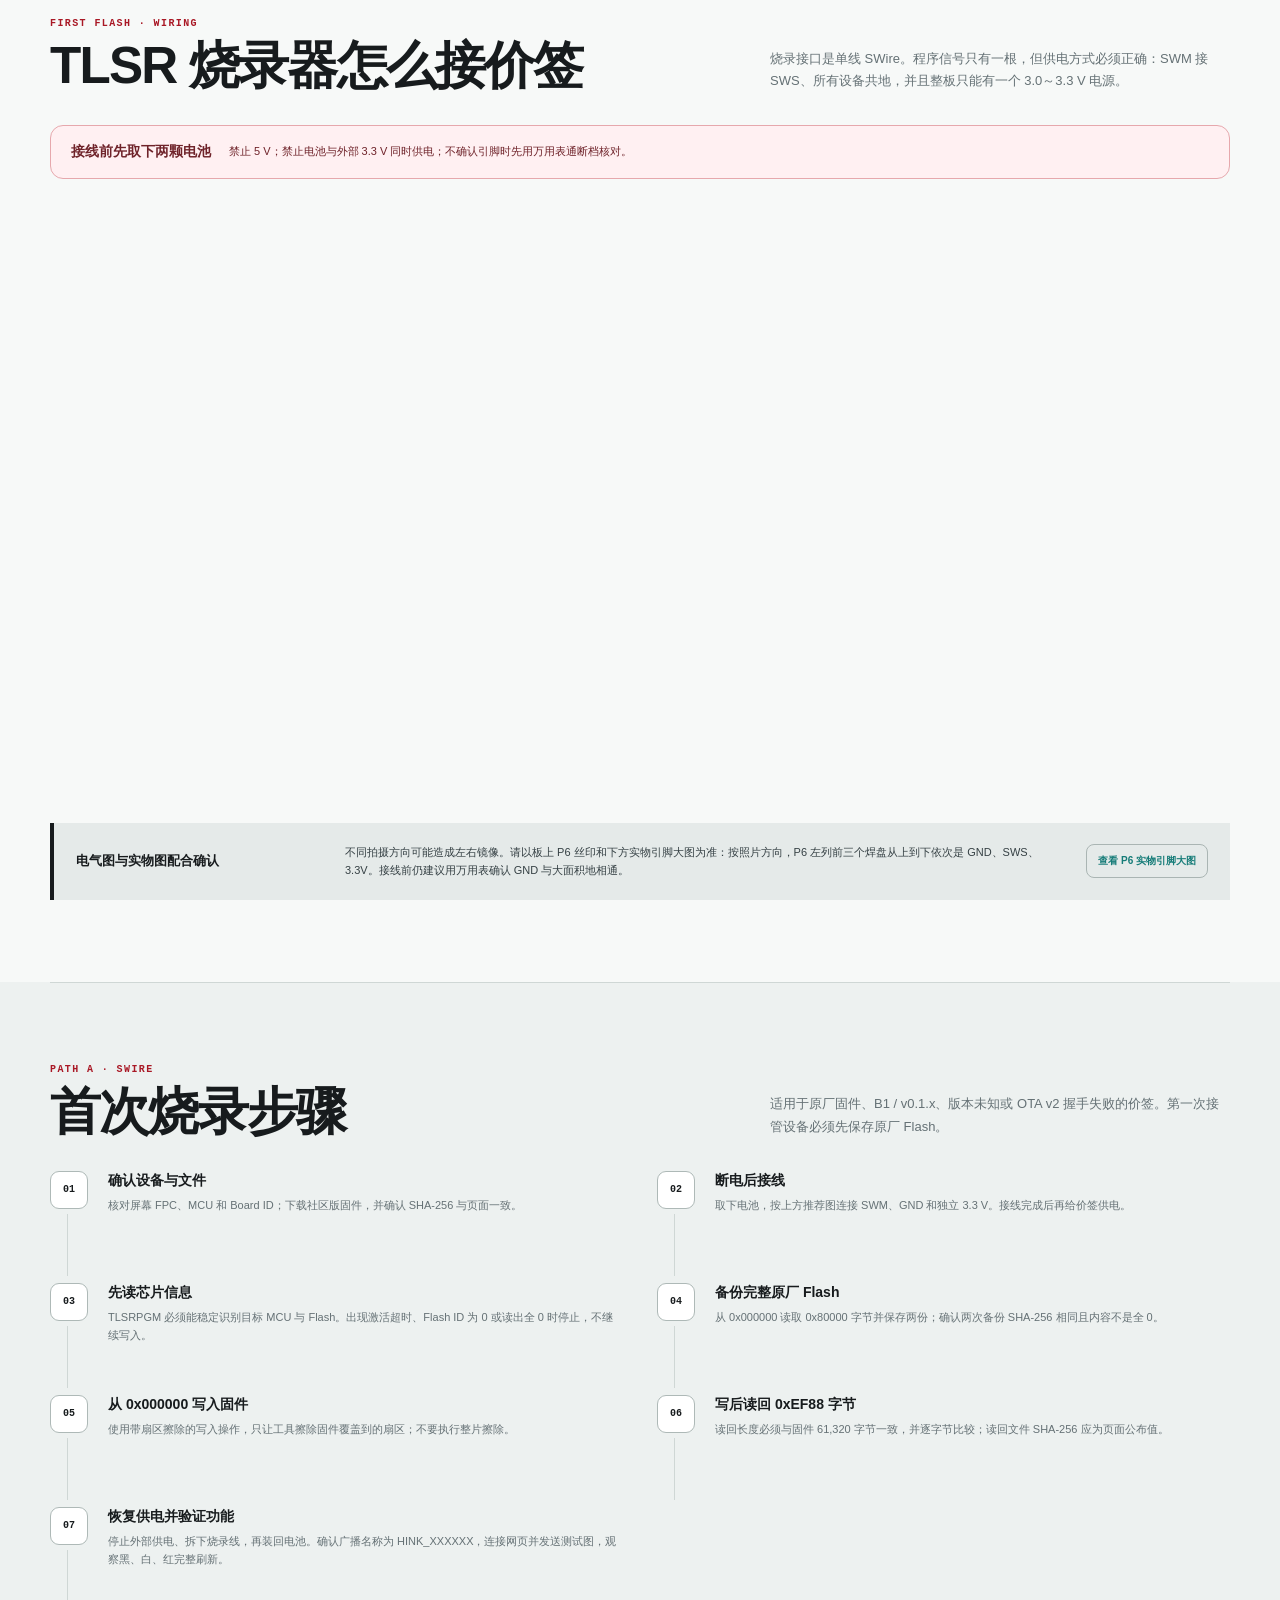
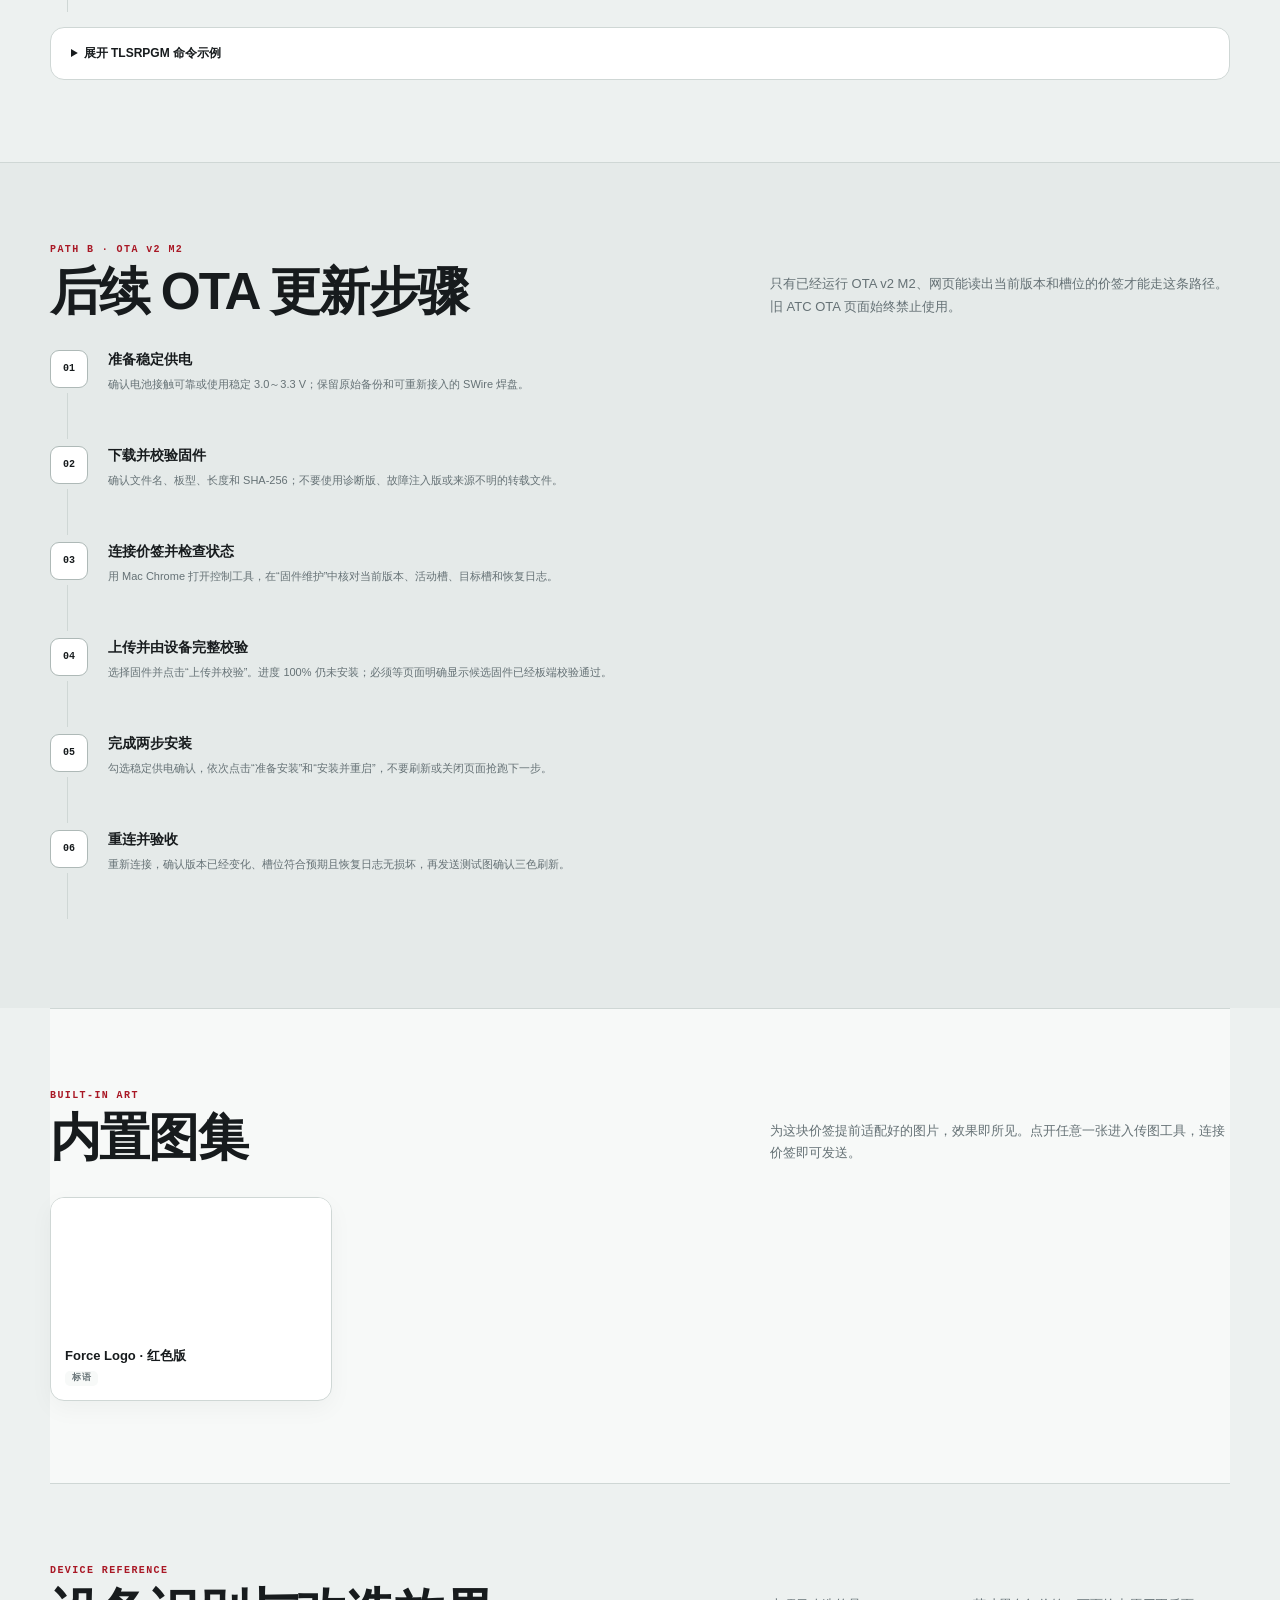
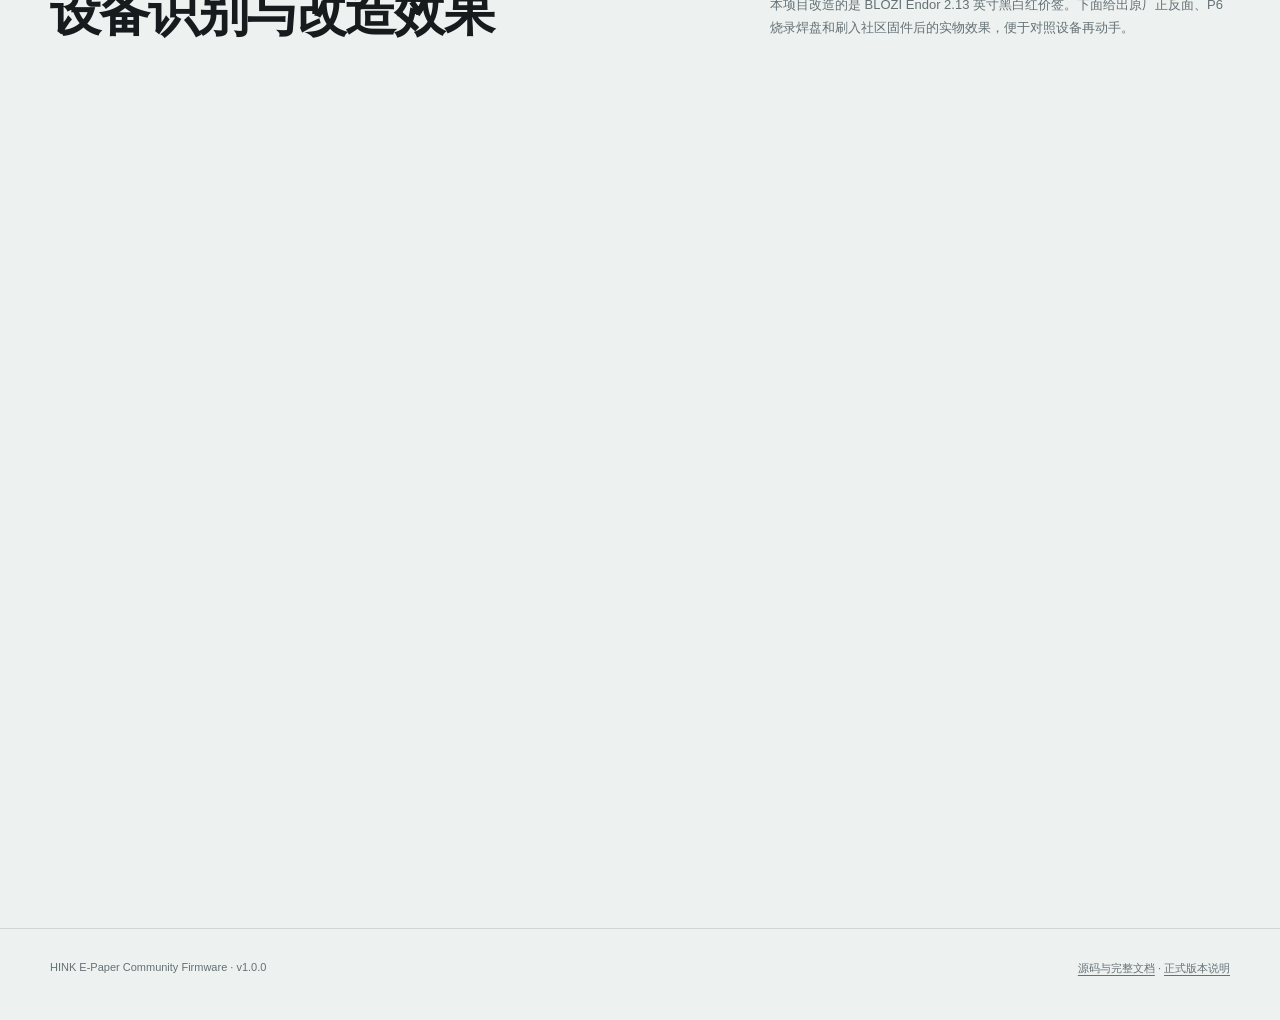
==== commit 23435da3: "Add built-in art gallery with deep link to studio - Curated 250:122 images in site/assets/gallery/, " ====
--- a/site/firmware.html
+++ b/site/firmware.html
@@ -14,7 +14,7 @@
     <nav class="shell nav" aria-label="主导航">
       <a class="brand" href="index.html"><i class="brand-mark" aria-hidden="true"></i><span><strong>HINK Community</strong><span>E-paper firmware</span></span></a>
       <div class="nav-links">
-        <a href="#firmware">固件</a><a href="#wiring">接线</a><a href="#first-flash">首次烧录</a><a href="#ota">OTA 更新</a><a class="studio-link" href="index.html">打开控制工具</a>
+        <a href="#firmware">固件</a><a href="#wiring">接线</a><a href="#first-flash">首次烧录</a><a href="#ota">OTA 更新</a><a href="#gallery-art">图集</a><a class="studio-link" href="index.html">打开控制工具</a>
       </div>
     </nav>
   </header>
@@ -180,6 +180,16 @@
       </div>
     </section>
 
+    <section id="gallery-art" class="shell section art-section">
+      <div class="section-head">
+        <div><p class="section-label">BUILT-IN ART</p><h2>内置图集</h2></div>
+        <p>为这块价签提前适配好的图片，效果即所见。点开任意一张进入传图工具，连接价签即可发送。</p>
+      </div>
+      <div id="art-grid" class="art-grid" aria-live="polite" data-manifest="assets/gallery/manifest.json" data-link-prefix="index.html?art=">
+        <p class="art-loading">图集加载中…（若长时间无内容，请确认通过 HTTPS 页面访问）</p>
+      </div>
+    </section>
+
     <section id="gallery" class="shell section gallery-section">
       <div class="section-head">
         <div><p class="section-label">DEVICE REFERENCE</p><h2>设备识别与改造效果</h2></div>
--- a/site/firmware.css
+++ b/site/firmware.css
@@ -181,6 +181,19 @@
 .footer { padding: 32px 0 44px; border-top: 1px solid var(--line); color: var(--muted); font-size: 11px; }
 .footer-inner { display: flex; justify-content: space-between; gap: 25px; }.footer a { text-underline-offset: 3px; }
 
+/* Gallery */
+.art-section { background: var(--fog); }
+.art-grid { display: grid; grid-template-columns: repeat(4, 1fr); gap: 18px; }
+.art-loading, .art-fallback { grid-column: 1 / -1; margin: 0; color: var(--muted); font-size: 13px; line-height: 1.7; }
+.art-fallback { padding: 32px 0; text-align: center; }
+.art-card { display: block; overflow: hidden; border: 1px solid var(--line); border-radius: 14px; background: var(--paper); text-decoration: none; color: var(--ink); box-shadow: 0 8px 24px rgba(23, 27, 29, .04); transition: transform .18s ease, box-shadow .18s ease; }
+.art-card:hover { transform: translateY(-3px); box-shadow: 0 14px 36px rgba(23, 27, 29, .1); }
+.art-thumb { aspect-ratio: 250 / 122; overflow: hidden; background: var(--paper); }
+.art-thumb img { display: block; width: 100%; height: 100%; object-fit: contain; }
+.art-meta { padding: 12px 14px 14px; }
+.art-meta strong { display: block; font-size: 13px; line-height: 1.4; }
+.art-cat { display: inline-block; margin-top: 6px; padding: 3px 7px; border-radius: 5px; color: var(--muted); background: var(--fog); font: 700 9px/1 "SFMono-Regular", monospace; letter-spacing: .06em; }
+
 /* Reveal-on-scroll (progressive enhancement; elements are visible without JS) */
 .reveal-pending { opacity: 0; transform: translateY(16px); transition: opacity .55s ease, transform .55s ease; }
 .reveal-pending.revealed { opacity: 1; transform: none; }
@@ -197,6 +210,7 @@
   .section-head { grid-template-columns: 1fr; gap: 14px; }
   .release-card, .wiring-grid, .ota-layout { grid-template-columns: 1fr; }
   .ota-panel { position: static; }
+  .art-grid { grid-template-columns: repeat(2, 1fr); }
 }
 @media (max-width: 660px) {
   .shell { width: min(100% - 24px, 560px); }
@@ -210,6 +224,6 @@
   .wiring-diagram { width: 660px; max-width: none; }.mobile-pan-hint { display: block; margin: 0; padding: 8px 18px; color: var(--blue); background: #eef2f1; font-size: 9px; font-weight: 800; text-align: right; }.simple-diagram { margin: 0 15px; }
   .simple-device strong, .simple-device span { padding: 0 6px; }.simple-device span { font-size: 7px; }
   .procedure { grid-template-columns: 1fr; }.procedure li { min-height: 96px; }.command-reference > div { padding-right: 14px; padding-left: 14px; }
-  .gallery-grid { grid-template-columns: 1fr; }.footer-inner { display: block; line-height: 1.7; }.footer-inner span { display: block; }
+  .gallery-grid { grid-template-columns: 1fr; }.art-grid { grid-template-columns: 1fr; }.footer-inner { display: block; line-height: 1.7; }.footer-inner span { display: block; }
 }
 @media (prefers-reduced-motion: reduce) { html { scroll-behavior: auto; } *, *::before, *::after { transition-duration: .01ms !important; } }
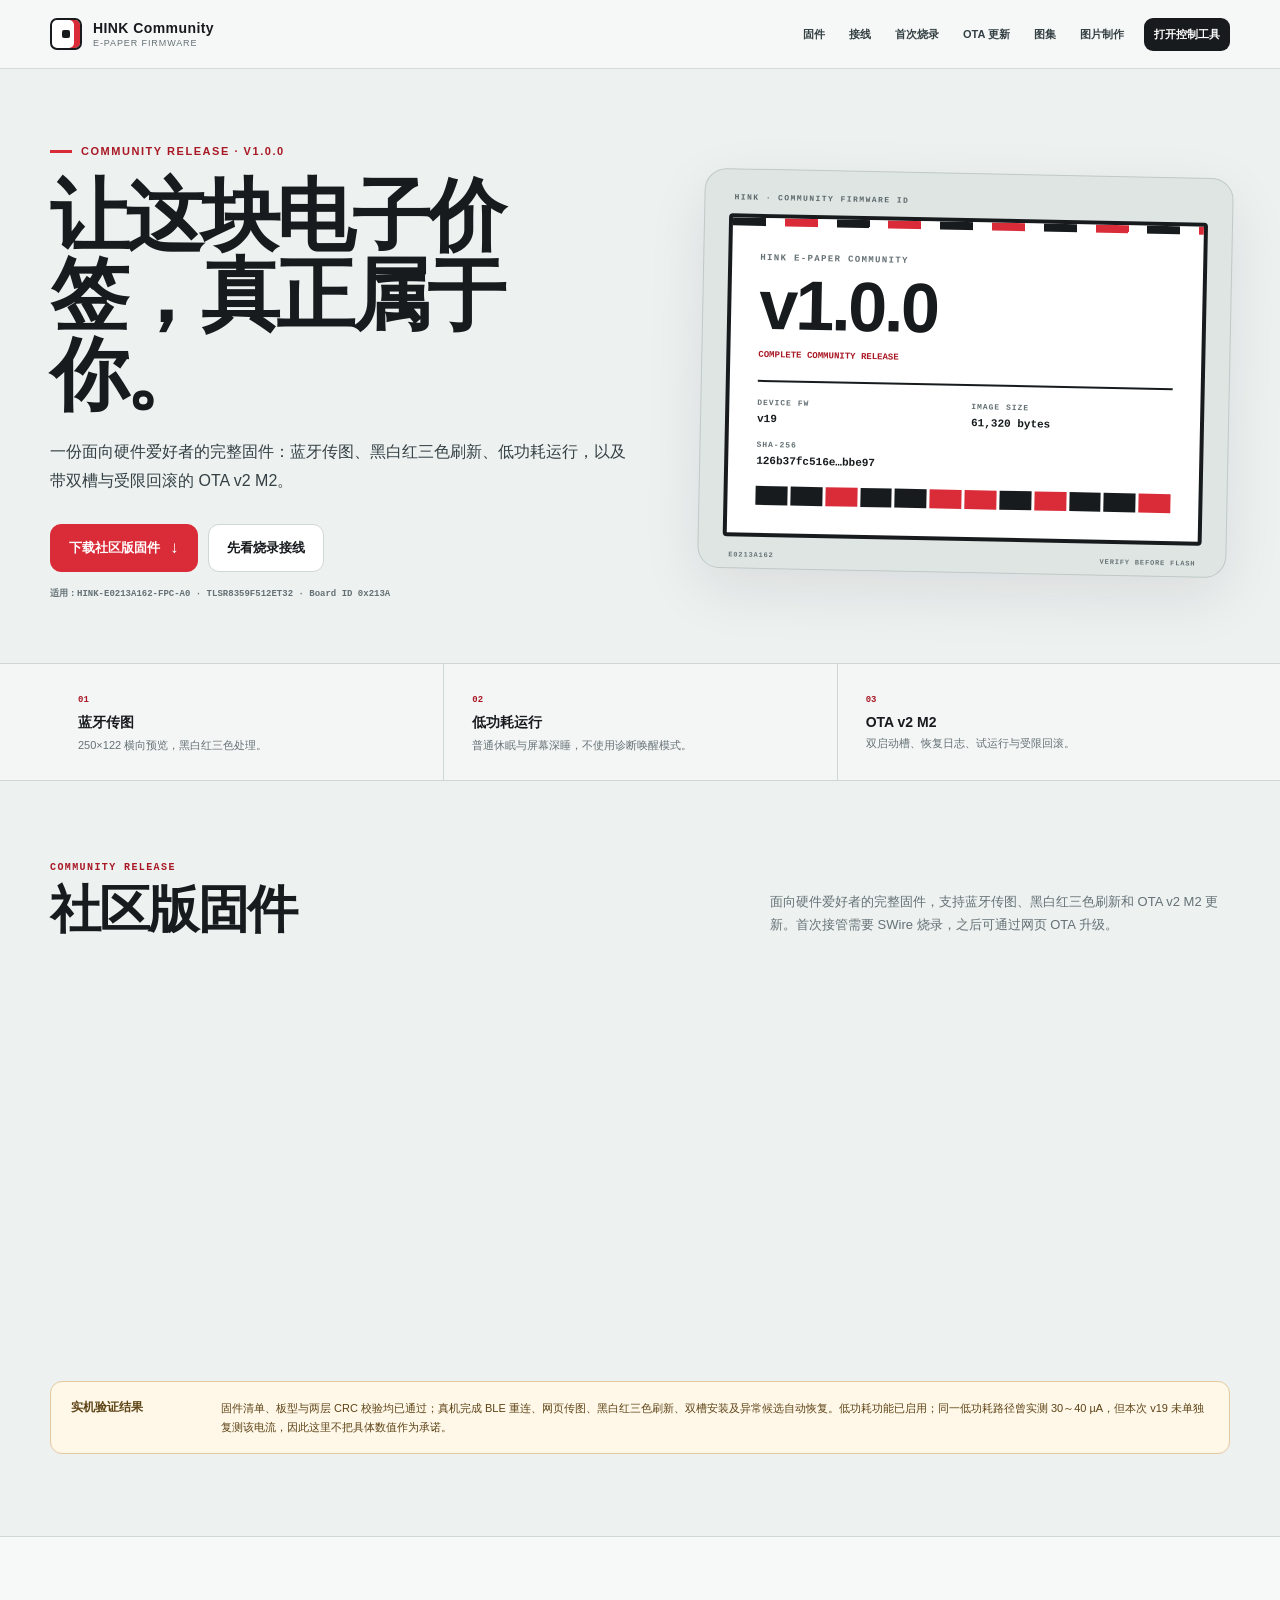
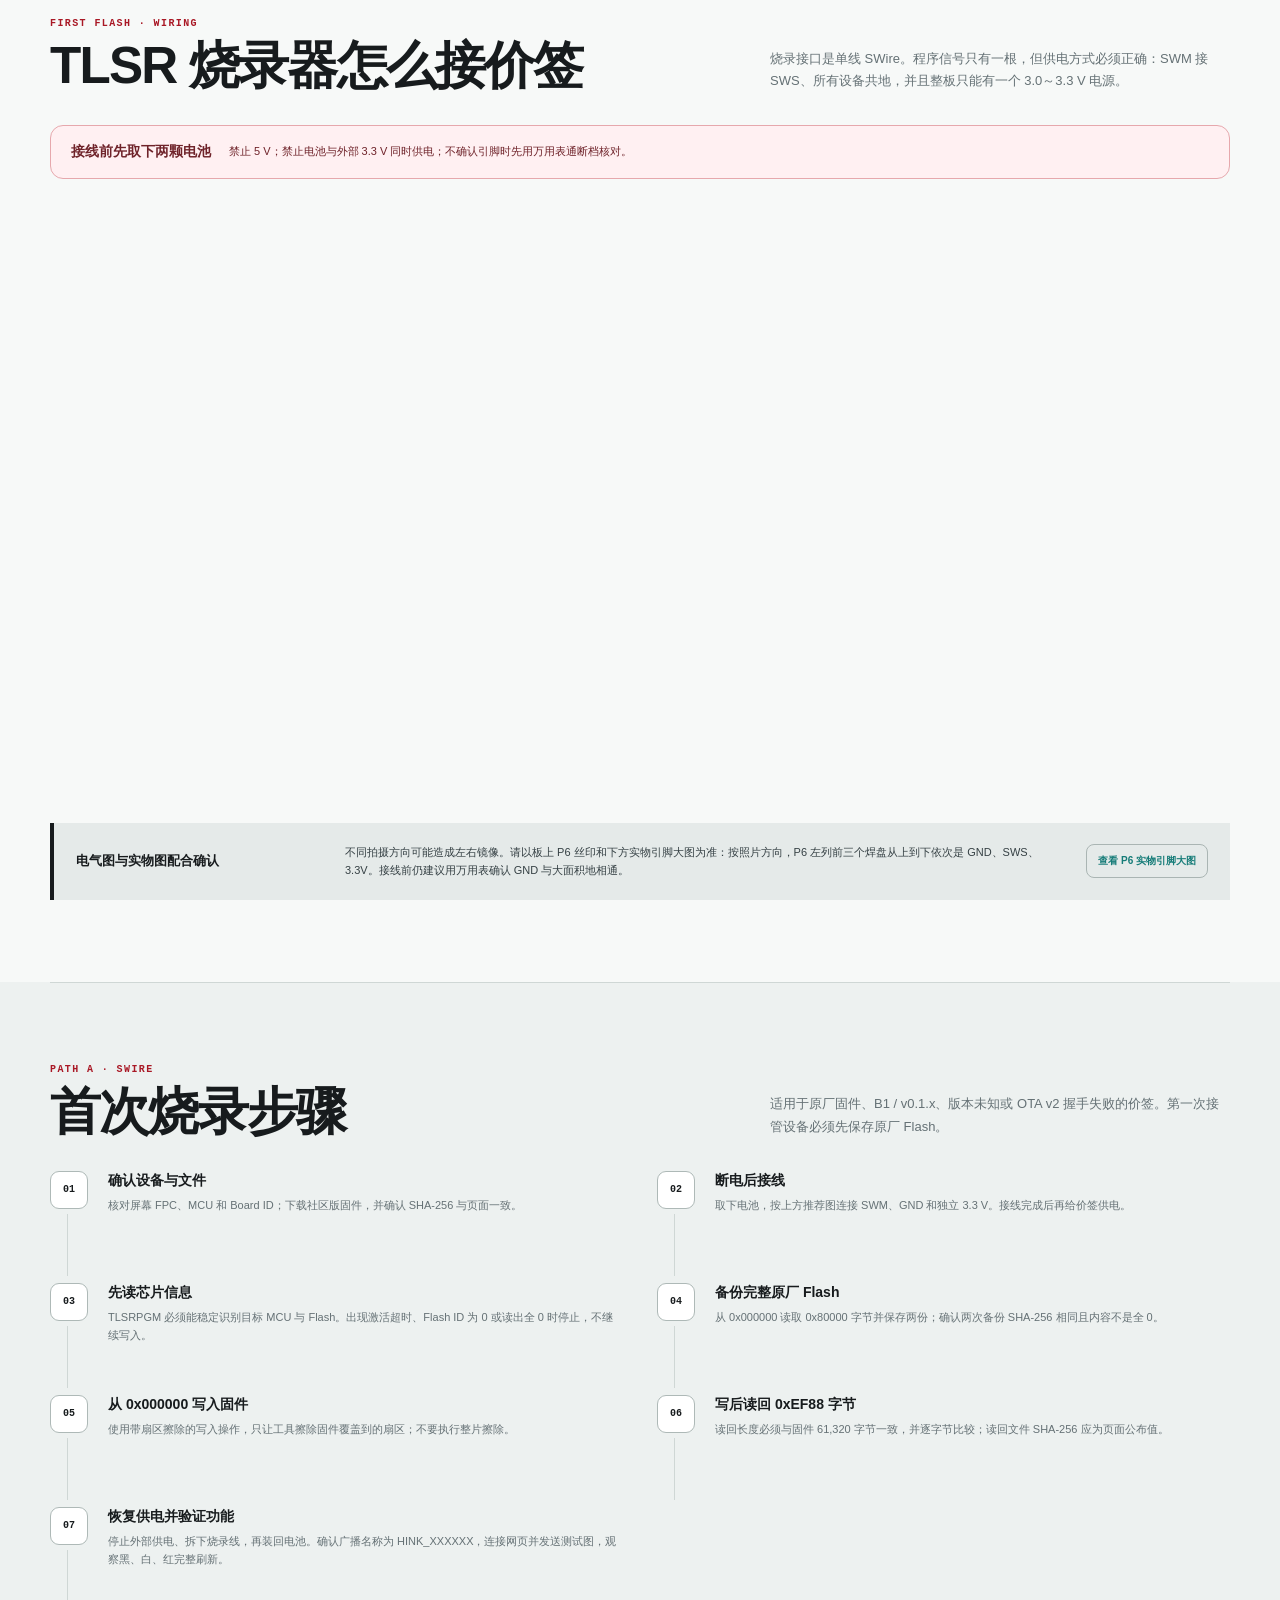
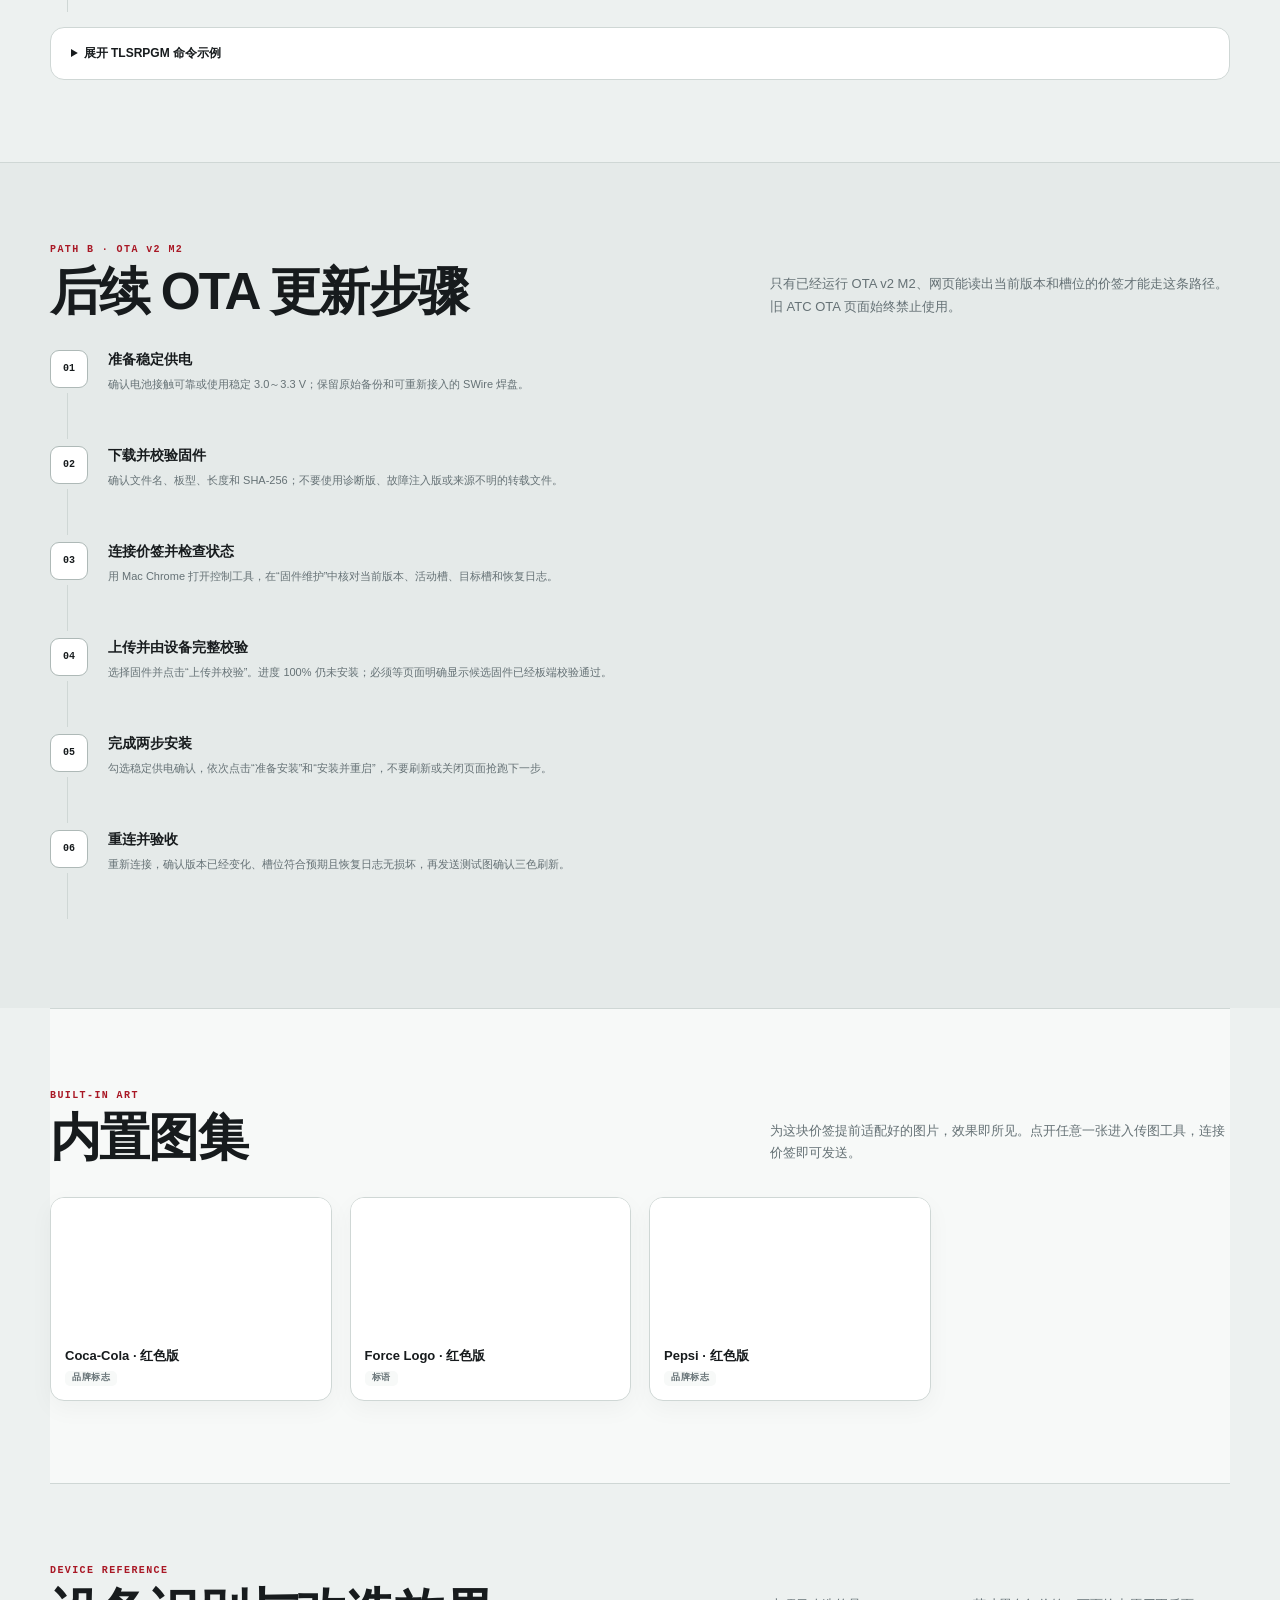
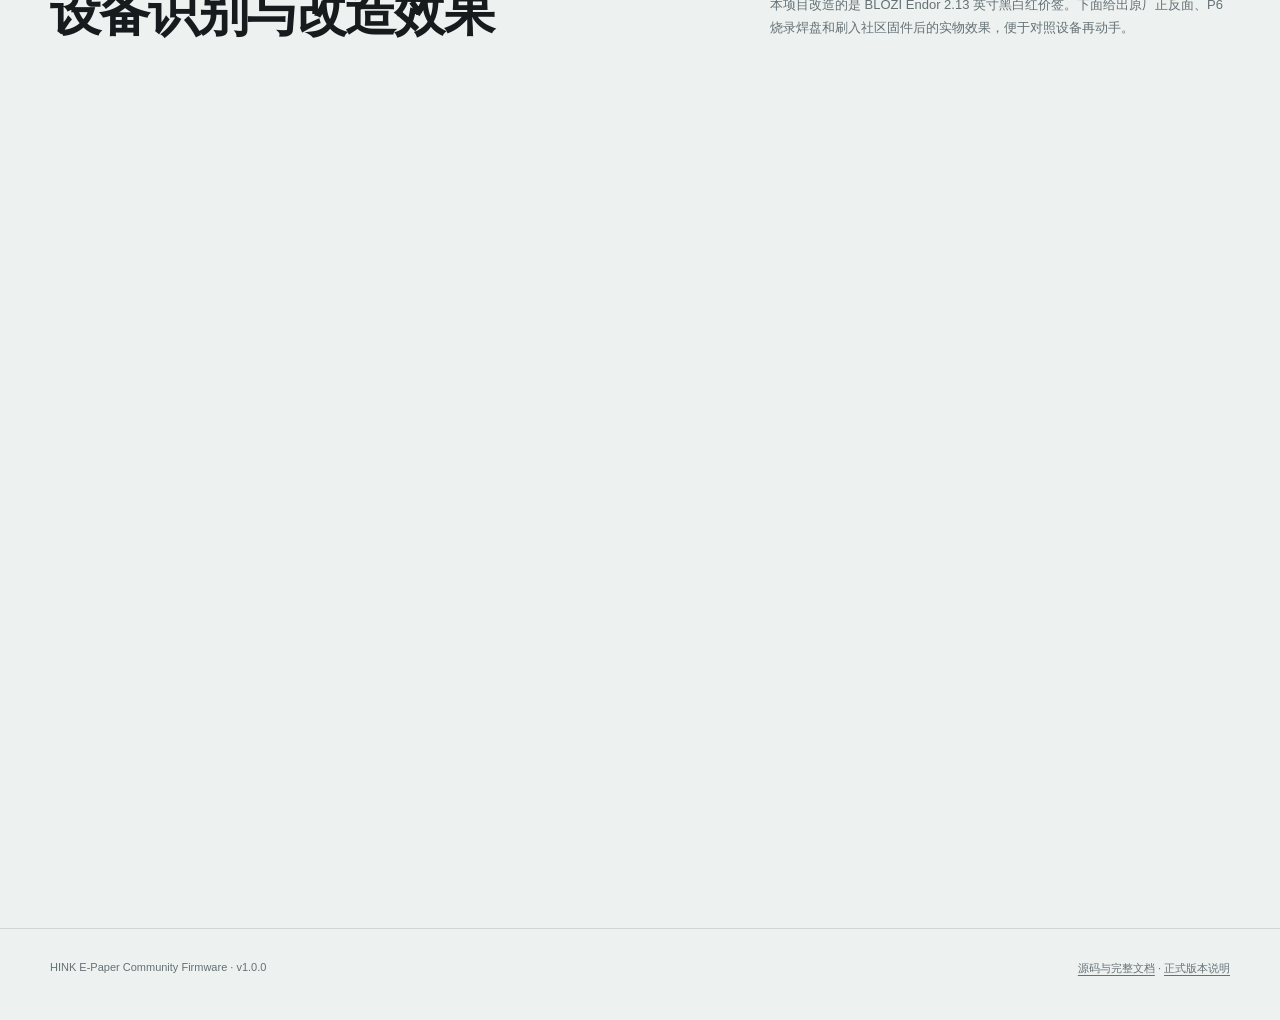
==== commit 20290621: "Add browser-based gallery image maker" ====
--- a/site/firmware.html
+++ b/site/firmware.html
@@ -14,7 +14,7 @@
     <nav class="shell nav" aria-label="主导航">
       <a class="brand" href="index.html"><i class="brand-mark" aria-hidden="true"></i><span><strong>HINK Community</strong><span>E-paper firmware</span></span></a>
       <div class="nav-links">
-        <a href="#firmware">固件</a><a href="#wiring">接线</a><a href="#first-flash">首次烧录</a><a href="#ota">OTA 更新</a><a href="#gallery-art">图集</a><a class="studio-link" href="index.html">打开控制工具</a>
+        <a href="#firmware">固件</a><a href="#wiring">接线</a><a href="#first-flash">首次烧录</a><a href="#ota">OTA 更新</a><a href="#gallery-art">图集</a><a href="gallery-maker.html">图片制作</a><a class="studio-link" href="index.html">打开控制工具</a>
       </div>
     </nav>
   </header>
